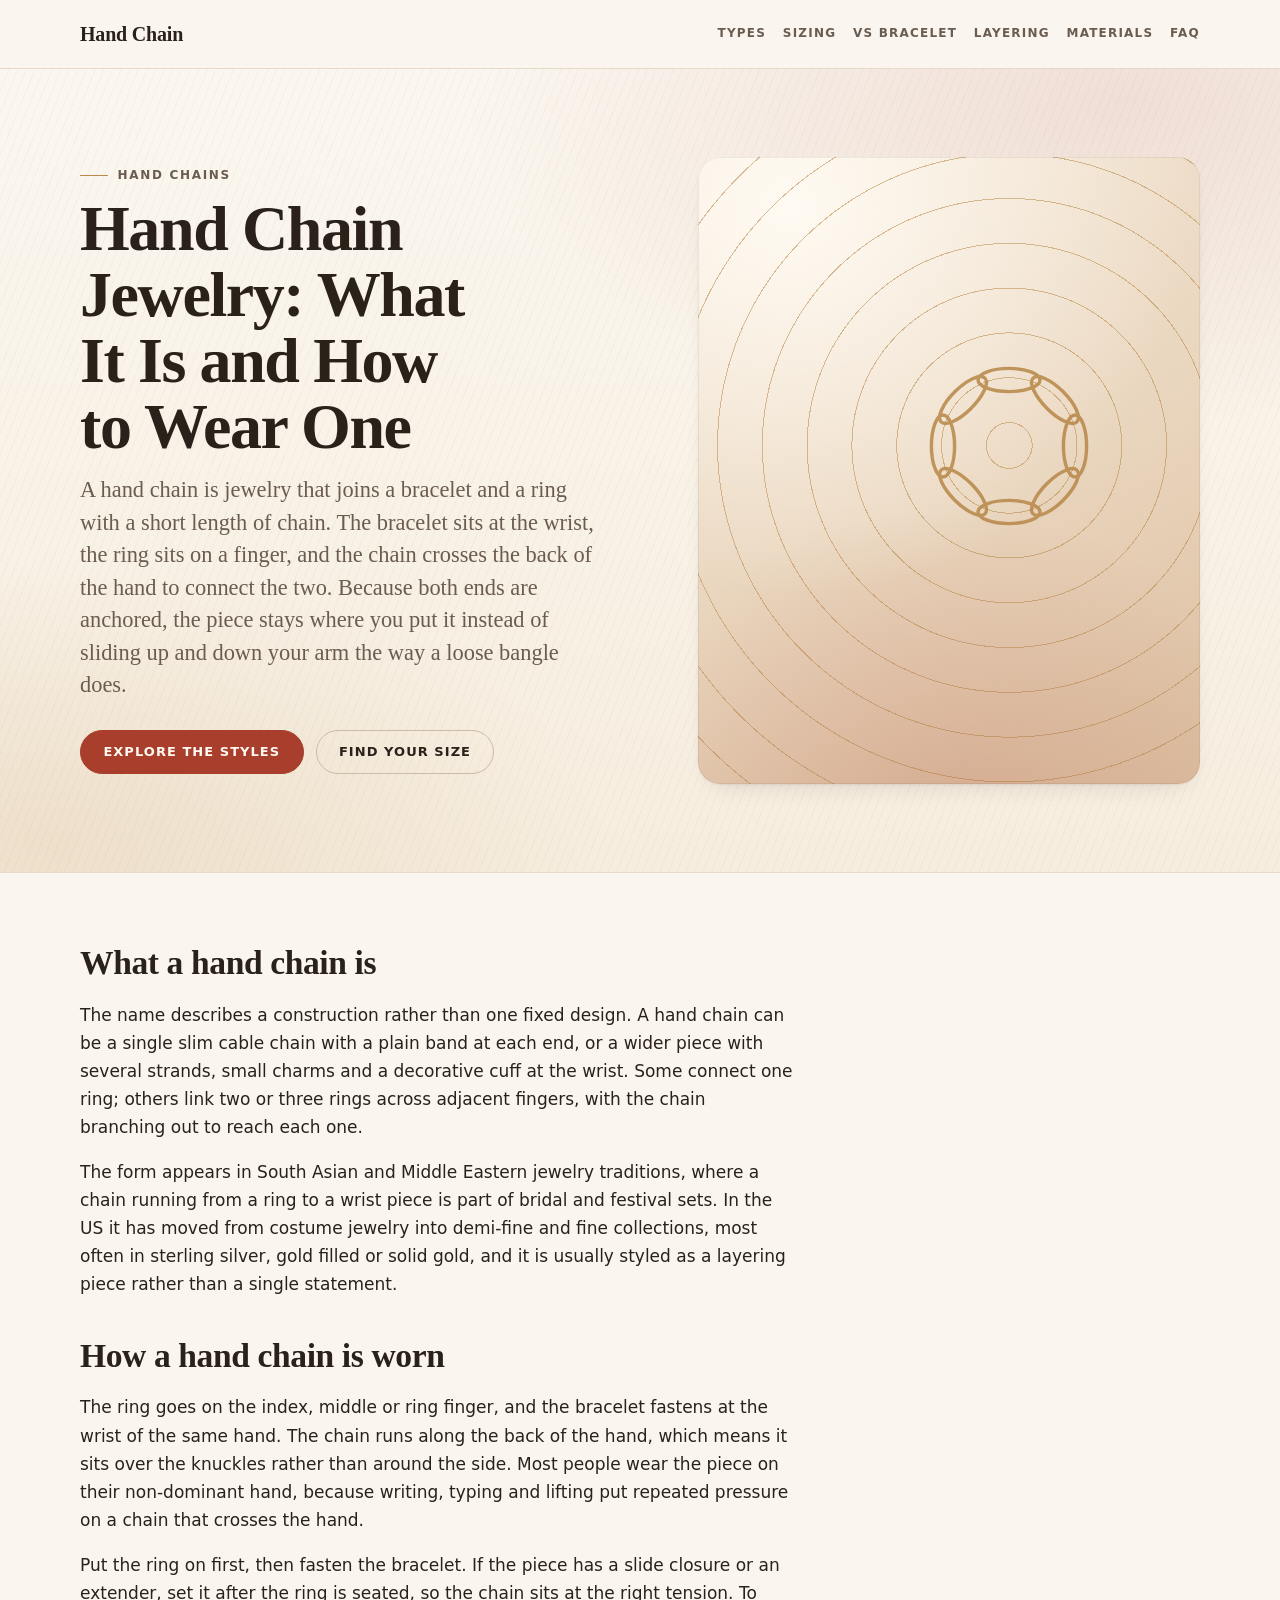
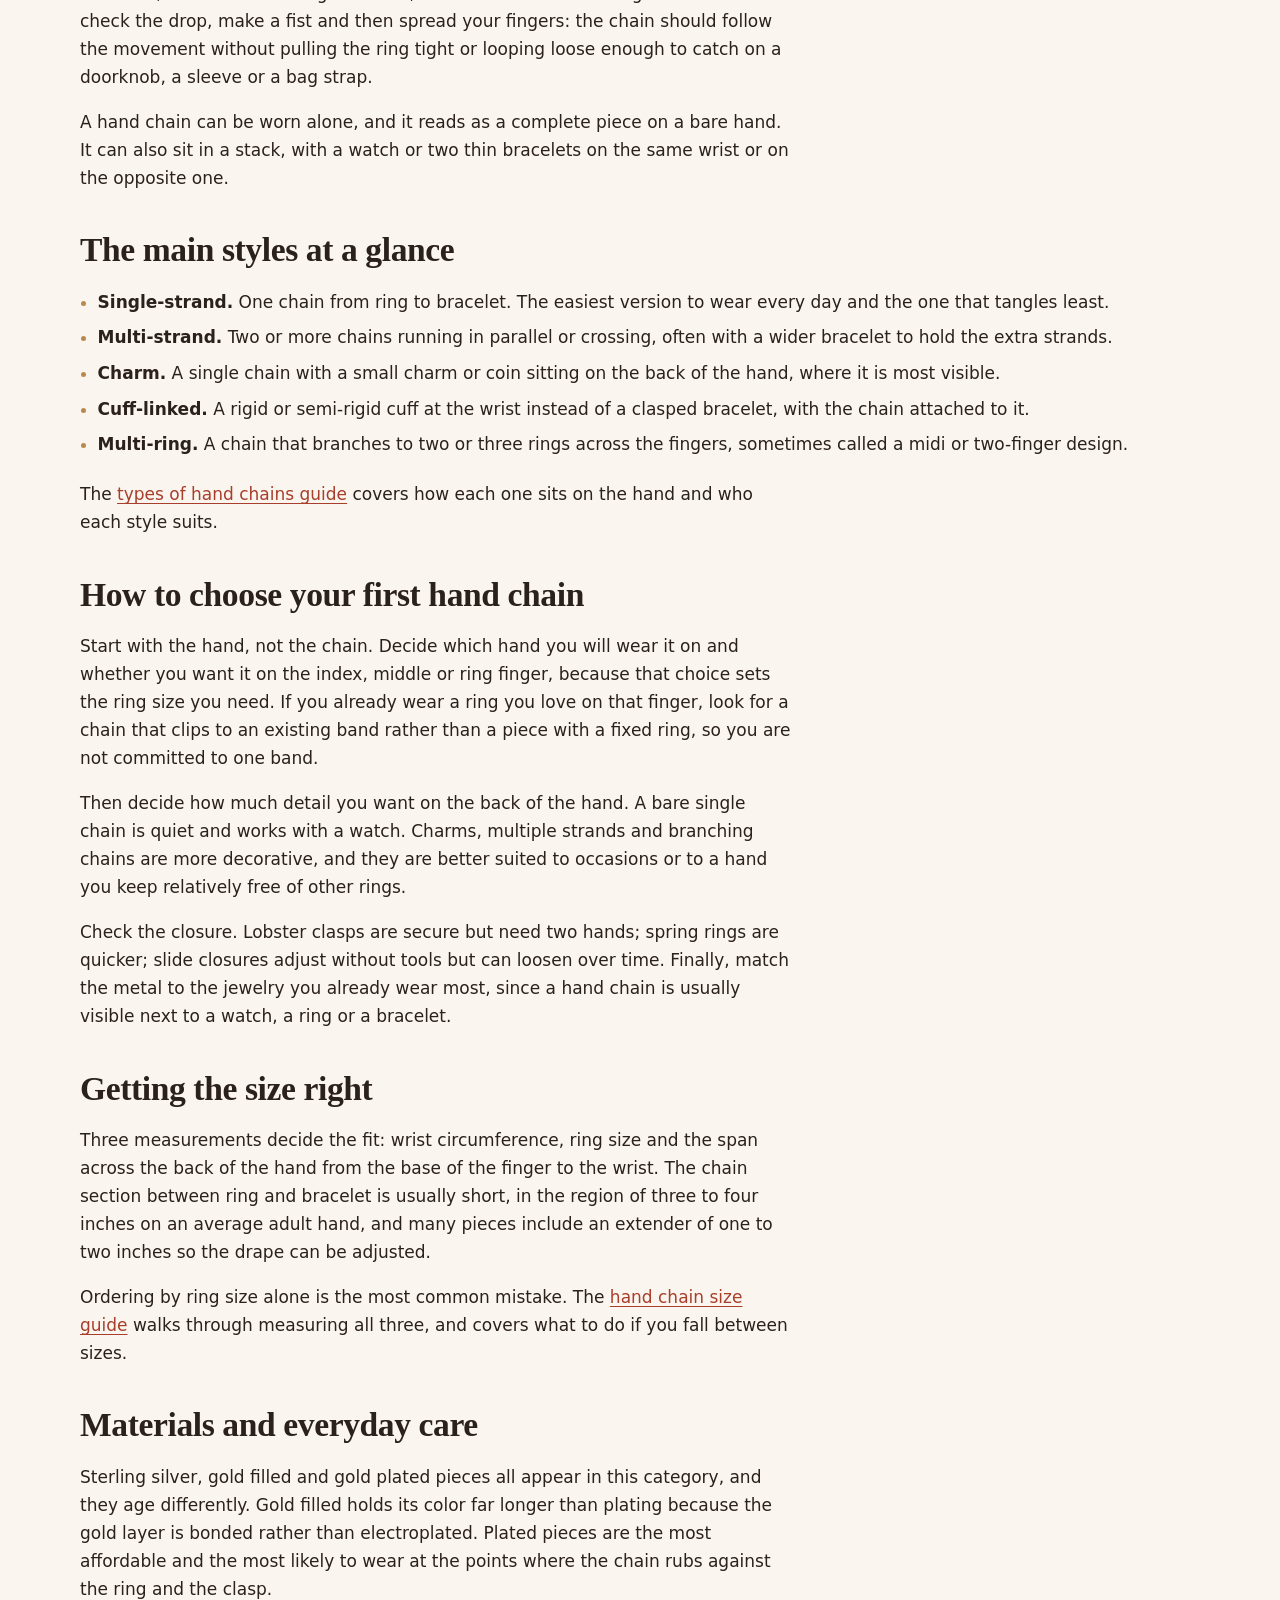
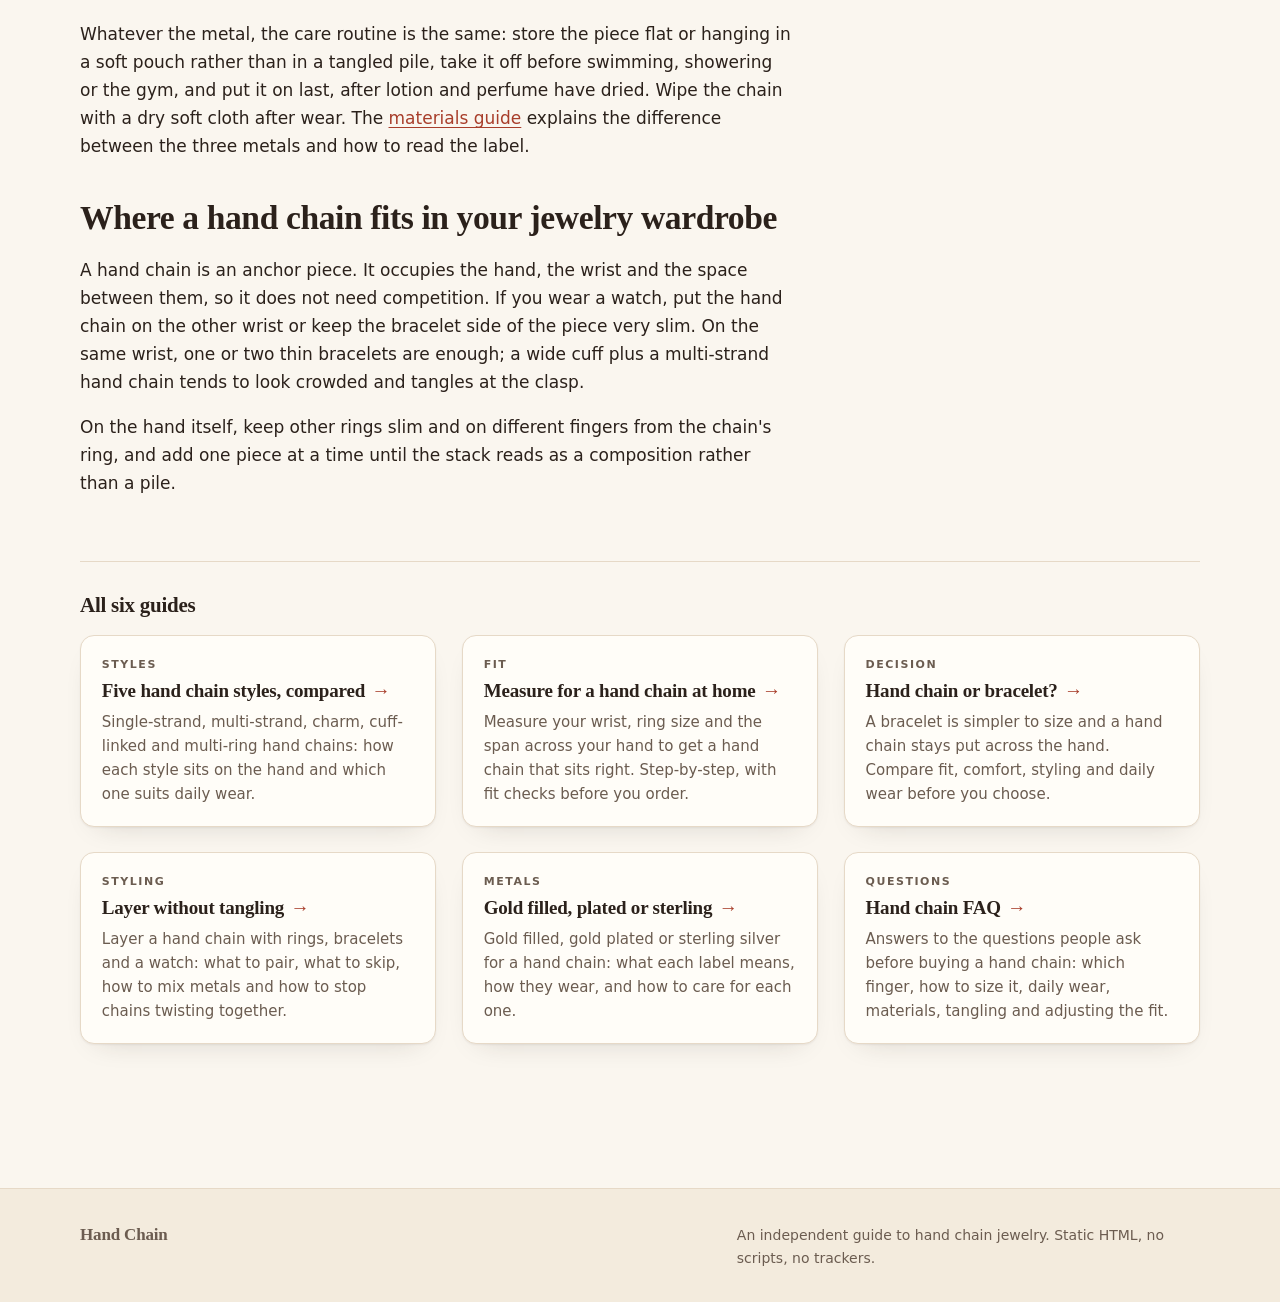
==== index.html @ 295ea0f9 "Add hand-chain static site Seven pages of hand chain jewelry content as plain HTML with one shared s" ====
<!DOCTYPE html>
<html lang="en">
<head>
<meta charset="utf-8">
<meta name="viewport" content="width=device-width,initial-scale=1">
<title>Hand Chain Jewelry: What It Is and How to Wear One</title>
<meta name="description" content="A hand chain links a ring to a bracelet with a fine chain across the back of the hand. Learn how it is worn, the main styles, sizing and care.">
<link rel="canonical" href="https://albertbottos.github.io/hand-chain/">
<meta property="og:type" content="website">
<meta property="og:site_name" content="Hand Chain">
<meta property="og:title" content="Hand Chain Jewelry: What It Is and How to Wear One">
<meta property="og:description" content="A hand chain links a ring to a bracelet with a fine chain across the back of the hand. Learn how it is worn, the main styles, sizing and care.">
<meta property="og:url" content="https://albertbottos.github.io/hand-chain/">
<meta property="og:locale" content="en_US">
<meta name="twitter:card" content="summary">
<link rel="stylesheet" href="style.css">
<script type="application/ld+json">
{
  "@context": "https://schema.org",
  "@type": "Article",
  "headline": "Hand Chain Jewelry: What It Is and How to Wear One",
  "description": "A hand chain links a ring to a bracelet with a fine chain across the back of the hand. Learn how it is worn, the main styles, sizing and care.",
  "inLanguage": "en-US",
  "datePublished": "2026-11-24",
  "author": {
    "@type": "Organization",
    "name": "Editorial Team"
  },
  "url": "https://albertbottos.github.io/hand-chain/",
  "mainEntityOfPage": {
    "@type": "WebPage",
    "@id": "https://albertbottos.github.io/hand-chain/"
  }
}
</script>
</head>
<body>
<a class="skip" href="#main">Skip to content</a>
<header class="site-head">
<div class="wrap">
<a class="brand" href="index.html">Hand&nbsp;Chain</a>
<nav aria-label="Primary">
<ul class="nav"><li><a href="types-of-hand-chains.html">Types</a></li><li><a href="how-to-measure-hand-chain-size.html">Sizing</a></li><li><a href="hand-chain-vs-bracelet.html">vs Bracelet</a></li><li><a href="layering-hand-chains.html">Layering</a></li><li><a href="materials-guide.html">Materials</a></li><li><a href="faq.html">FAQ</a></li></ul>
</nav>
</div>
</header>
<main id="main">
<section class="hero">
<div class="wrap hero__inner">
<div>
<p class="eyebrow">Hand chains</p>
<h1>Hand Chain Jewelry: What It Is and How to Wear One</h1>
<p class="hero__lede">A hand chain is jewelry that joins a bracelet and a ring with a short length of chain. The bracelet sits at the wrist, the ring sits on a finger, and the chain crosses the back of the hand to connect the two. Because both ends are anchored, the piece stays where you put it instead of sliding up and down your arm the way a loose bangle does.</p>
<div class="hero__actions">
<a class="btn btn--primary" href="types-of-hand-chains.html">Explore the styles</a>
<a class="btn btn--ghost" href="how-to-measure-hand-chain-size.html">Find your size</a>
</div>
</div>
<div class="hero__art" role="img" aria-label="Concentric warm rings with a linked chain ornament">
<svg class="hero__ornament" viewBox="0 0 120 120" aria-hidden="true" focusable="false"><defs><ellipse id="k" rx="15.5" ry="5.8" fill="none" stroke="currentColor" stroke-width="1.7"/></defs><g opacity=".92"><use href="#k" transform="translate(60 27)"/><use href="#k" transform="translate(83 37) rotate(45)"/><use href="#k" transform="translate(93 60) rotate(90)"/><use href="#k" transform="translate(83 83) rotate(135)"/><use href="#k" transform="translate(60 93) rotate(180)"/><use href="#k" transform="translate(37 83) rotate(225)"/><use href="#k" transform="translate(27 60) rotate(270)"/><use href="#k" transform="translate(37 37) rotate(315)"/></g></svg>
</div>
</div>
</section>
<div class="wrap page">
<article class="prose">
<section aria-labelledby="what-a-hand-chain-is">
<h2 id="what-a-hand-chain-is">What a hand chain is</h2>
<p>The name describes a construction rather than one fixed design. A hand chain can be a single slim cable chain with a plain band at each end, or a wider piece with several strands, small charms and a decorative cuff at the wrist. Some connect one ring; others link two or three rings across adjacent fingers, with the chain branching out to reach each one.</p>
<p>The form appears in South Asian and Middle Eastern jewelry traditions, where a chain running from a ring to a wrist piece is part of bridal and festival sets. In the US it has moved from costume jewelry into demi-fine and fine collections, most often in sterling silver, gold filled or solid gold, and it is usually styled as a layering piece rather than a single statement.</p>
</section>
<section aria-labelledby="how-a-hand-chain-is-worn">
<h2 id="how-a-hand-chain-is-worn">How a hand chain is worn</h2>
<p>The ring goes on the index, middle or ring finger, and the bracelet fastens at the wrist of the same hand. The chain runs along the back of the hand, which means it sits over the knuckles rather than around the side. Most people wear the piece on their non-dominant hand, because writing, typing and lifting put repeated pressure on a chain that crosses the hand.</p>
<p>Put the ring on first, then fasten the bracelet. If the piece has a slide closure or an extender, set it after the ring is seated, so the chain sits at the right tension. To check the drop, make a fist and then spread your fingers: the chain should follow the movement without pulling the ring tight or looping loose enough to catch on a doorknob, a sleeve or a bag strap.</p>
<p>A hand chain can be worn alone, and it reads as a complete piece on a bare hand. It can also sit in a stack, with a watch or two thin bracelets on the same wrist or on the opposite one.</p>
</section>
<section aria-labelledby="the-main-styles-at-a-glance">
<h2 id="the-main-styles-at-a-glance">The main styles at a glance</h2>
<ul>
<li><strong>Single-strand.</strong> One chain from ring to bracelet. The easiest version to wear every day and the one that tangles least.</li>
<li><strong>Multi-strand.</strong> Two or more chains running in parallel or crossing, often with a wider bracelet to hold the extra strands.</li>
<li><strong>Charm.</strong> A single chain with a small charm or coin sitting on the back of the hand, where it is most visible.</li>
<li><strong>Cuff-linked.</strong> A rigid or semi-rigid cuff at the wrist instead of a clasped bracelet, with the chain attached to it.</li>
<li><strong>Multi-ring.</strong> A chain that branches to two or three rings across the fingers, sometimes called a midi or two-finger design.</li>
</ul>
<p>The <a href="types-of-hand-chains.html">types of hand chains guide</a> covers how each one sits on the hand and who each style suits.</p>
</section>
<section aria-labelledby="how-to-choose-your-first-hand-chain">
<h2 id="how-to-choose-your-first-hand-chain">How to choose your first hand chain</h2>
<p>Start with the hand, not the chain. Decide which hand you will wear it on and whether you want it on the index, middle or ring finger, because that choice sets the ring size you need. If you already wear a ring you love on that finger, look for a chain that clips to an existing band rather than a piece with a fixed ring, so you are not committed to one band.</p>
<p>Then decide how much detail you want on the back of the hand. A bare single chain is quiet and works with a watch. Charms, multiple strands and branching chains are more decorative, and they are better suited to occasions or to a hand you keep relatively free of other rings.</p>
<p>Check the closure. Lobster clasps are secure but need two hands; spring rings are quicker; slide closures adjust without tools but can loosen over time. Finally, match the metal to the jewelry you already wear most, since a hand chain is usually visible next to a watch, a ring or a bracelet.</p>
</section>
<section aria-labelledby="getting-the-size-right">
<h2 id="getting-the-size-right">Getting the size right</h2>
<p>Three measurements decide the fit: wrist circumference, ring size and the span across the back of the hand from the base of the finger to the wrist. The chain section between ring and bracelet is usually short, in the region of three to four inches on an average adult hand, and many pieces include an extender of one to two inches so the drape can be adjusted.</p>
<p>Ordering by ring size alone is the most common mistake. The <a href="how-to-measure-hand-chain-size.html">hand chain size guide</a> walks through measuring all three, and covers what to do if you fall between sizes.</p>
</section>
<section aria-labelledby="materials-and-everyday-care">
<h2 id="materials-and-everyday-care">Materials and everyday care</h2>
<p>Sterling silver, gold filled and gold plated pieces all appear in this category, and they age differently. Gold filled holds its color far longer than plating because the gold layer is bonded rather than electroplated. Plated pieces are the most affordable and the most likely to wear at the points where the chain rubs against the ring and the clasp.</p>
<p>Whatever the metal, the care routine is the same: store the piece flat or hanging in a soft pouch rather than in a tangled pile, take it off before swimming, showering or the gym, and put it on last, after lotion and perfume have dried. Wipe the chain with a dry soft cloth after wear. The <a href="materials-guide.html">materials guide</a> explains the difference between the three metals and how to read the label.</p>
</section>
<section aria-labelledby="where-a-hand-chain-fits-in-your-jewelry-wardrobe">
<h2 id="where-a-hand-chain-fits-in-your-jewelry-wardrobe">Where a hand chain fits in your jewelry wardrobe</h2>
<p>A hand chain is an anchor piece. It occupies the hand, the wrist and the space between them, so it does not need competition. If you wear a watch, put the hand chain on the other wrist or keep the bracelet side of the piece very slim. On the same wrist, one or two thin bracelets are enough; a wide cuff plus a multi-strand hand chain tends to look crowded and tangles at the clasp.</p>
<p>On the hand itself, keep other rings slim and on different fingers from the chain's ring, and add one piece at a time until the stack reads as a composition rather than a pile.</p>
</section>
</article>
<nav class="guides" aria-labelledby="guides-title">
<h2 id="guides-title">All six guides</h2>
<ul class="grid">
<li class="card"><p class="card__kicker">Styles</p><h3><a href="types-of-hand-chains.html">Five hand chain styles, compared</a></h3><p class="card__text">Single-strand, multi-strand, charm, cuff-linked and multi-ring hand chains: how each style sits on the hand and which one suits daily wear.</p></li>
<li class="card"><p class="card__kicker">Fit</p><h3><a href="how-to-measure-hand-chain-size.html">Measure for a hand chain at home</a></h3><p class="card__text">Measure your wrist, ring size and the span across your hand to get a hand chain that sits right. Step-by-step, with fit checks before you order.</p></li>
<li class="card"><p class="card__kicker">Decision</p><h3><a href="hand-chain-vs-bracelet.html">Hand chain or bracelet?</a></h3><p class="card__text">A bracelet is simpler to size and a hand chain stays put across the hand. Compare fit, comfort, styling and daily wear before you choose.</p></li>
<li class="card"><p class="card__kicker">Styling</p><h3><a href="layering-hand-chains.html">Layer without tangling</a></h3><p class="card__text">Layer a hand chain with rings, bracelets and a watch: what to pair, what to skip, how to mix metals and how to stop chains twisting together.</p></li>
<li class="card"><p class="card__kicker">Metals</p><h3><a href="materials-guide.html">Gold filled, plated or sterling</a></h3><p class="card__text">Gold filled, gold plated or sterling silver for a hand chain: what each label means, how they wear, and how to care for each one.</p></li>
<li class="card"><p class="card__kicker">Questions</p><h3><a href="faq.html">Hand chain FAQ</a></h3><p class="card__text">Answers to the questions people ask before buying a hand chain: which finger, how to size it, daily wear, materials, tangling and adjusting the fit.</p></li>
</ul>
</nav>
</div>
</main>
<footer class="site-foot">
<div class="wrap">
<p class="brand">Hand Chain</p>
<p>An independent guide to hand chain jewelry. Static HTML, no scripts, no trackers.</p>
</div>
</footer>
</body>
</html>
---- style.css ----
/* Hand chain — one stylesheet. Tokens from the visual kit (design/tokens.json).
   No web fonts, no image fetches, no JS. System font stacks only. */

:root{
--bg:#FAF6EF;--surface:#FFFDF8;--surface-2:#F3EBDD;--text:#2B211B;--muted:#6B5C50;
--accent:#A83E2B;--accent-hover:#8C3222;--on-accent:#FFF9F2;--line:#E6D9C7;--line-strong:#CDBBA3;--gold:#B98A4B;
--display:Charter,"Iowan Old Style","Palatino Linotype",Palatino,Georgia,"Times New Roman",serif;
--body:system-ui,-apple-system,"Segoe UI",Roboto,"Helvetica Neue",Arial,sans-serif;
--page:70rem;--gutter:clamp(1.25rem,4vw,3rem);--measure:66ch;--lede:46ch;
--radius:14px;--radius-lg:22px;--pill:999px;
--shadow:0 1px 2px rgba(43,33,27,.06),0 12px 28px -18px rgba(43,33,27,.22);
--dur:180ms;--ease:cubic-bezier(.2,.7,.3,1)}

*,*::before,*::after{box-sizing:border-box}
html{-webkit-text-size-adjust:100%}
body{margin:0;background:var(--bg);color:var(--text);font:400 1.0625rem/1.65 var(--body)}
h1,h2,h3{margin:0 0 .6em;font-family:var(--display);font-weight:600;line-height:1.1;letter-spacing:-.015em;text-wrap:balance}
h1{font-size:clamp(2.25rem,1.6rem + 2.6vw,3.25rem)}
h2{font-size:clamp(1.5rem,1.15rem + 1.4vw,2.1rem);letter-spacing:-.012em}
h3{font-size:1.3125rem;letter-spacing:-.01em}
p{margin:0 0 1em;max-width:var(--measure)}
a{color:var(--accent);text-decoration-thickness:1px;text-underline-offset:.18em}
a:hover{color:var(--accent-hover)}
svg{display:block;max-width:100%}
strong,b{font-weight:600}
:focus-visible{outline:2px solid var(--accent);outline-offset:3px;border-radius:2px}
::selection{background:rgba(168,62,43,.18)}
.wrap{width:min(calc(100% - var(--gutter) * 2),var(--page));margin-inline:auto}
.skip{position:absolute;left:-9999px;top:0;z-index:9;padding:.8rem 1.1rem;background:var(--accent);color:var(--on-accent);font-weight:600;text-decoration:none}
.skip:focus{left:0}

/* header + footer chrome */
.site-head{border-bottom:1px solid var(--line)}
.site-head .wrap{display:flex;flex-wrap:wrap;align-items:center;justify-content:space-between;gap:.6rem 1.5rem;padding-block:1.1rem}
.brand{margin:0;font-family:var(--display);font-size:1.25rem;font-weight:600;letter-spacing:-.01em;color:var(--text);text-decoration:none}
a.brand:hover{color:var(--accent)}
.nav{display:flex;flex-wrap:wrap;gap:.3rem 1.05rem;margin:0;padding:0;list-style:none;font-size:.75rem;font-weight:600;letter-spacing:.1em;text-transform:uppercase}
.nav a{color:var(--muted);text-decoration:none}
.nav a:hover,.nav a[aria-current="page"]{color:var(--accent)}
.site-foot{margin-top:clamp(3rem,6vw,4.5rem);border-top:1px solid var(--line);background:var(--surface-2)}
.site-foot .wrap{display:flex;flex-wrap:wrap;align-items:baseline;justify-content:space-between;gap:.6rem 2rem;padding-block:2rem}
.site-foot p{margin:0;max-width:52ch;font-size:.875rem;color:var(--muted)}
.site-foot .brand{font-size:1.0625rem}

/* hero — layered gradients only, no photography, no requests */
.hero{overflow:hidden;border-bottom:1px solid var(--line);background:radial-gradient(90% 70% at 88% 4%,rgba(168,62,43,.13),transparent 58%),radial-gradient(70% 55% at 4% 96%,rgba(185,138,75,.14),transparent 62%),repeating-linear-gradient(112deg,rgba(43,33,27,.032) 0 1px,transparent 1px 8px),linear-gradient(180deg,#FBF7F0,#F6EDDE)}
.hero__inner{display:grid;gap:clamp(2rem,5vw,4rem);align-items:center;padding-block:clamp(3rem,7vw,5.5rem)}
@media (min-width:56rem){.hero__inner{grid-template-columns:1.05fr .95fr}}
.hero h1{font-size:clamp(2.5rem,1.6rem + 3.6vw,4rem);line-height:1.03;letter-spacing:-.022em;margin-bottom:.9rem}
.hero__lede{max-width:var(--lede);margin:0;font-family:var(--display);font-size:clamp(1.15rem,.95rem + .7vw,1.4rem);line-height:1.45;color:var(--muted)}
.hero__actions{display:flex;flex-wrap:wrap;gap:.75rem;margin-top:1.75rem}
.hero__art{position:relative;aspect-ratio:4/5;overflow:hidden;border-radius:var(--radius-lg);box-shadow:inset 0 0 0 1px rgba(43,33,27,.07),var(--shadow);background:repeating-radial-gradient(circle at 62% 46%,transparent 0 1.4rem,rgba(185,138,75,.55) 1.4rem calc(1.4rem + 1px),transparent calc(1.4rem + 1px) 2.8rem),radial-gradient(130% 100% at 18% 8%,#FFFAF2,transparent 62%),linear-gradient(155deg,#F3E6D5,#E9D5BD 55%,#DCBFA1)}
.hero__art::after{content:"";position:absolute;inset:0;background:radial-gradient(120% 90% at 50% 110%,rgba(168,62,43,.2),transparent 60%)}
.hero__ornament{position:absolute;left:62%;top:46%;width:min(52%,15rem);transform:translate(-50%,-50%);color:var(--gold);opacity:.95}

/* buttons */
.btn{display:inline-flex;align-items:center;justify-content:center;min-height:2.75rem;padding:.7rem 1.4rem;border:1px solid var(--line-strong);border-radius:var(--pill);color:var(--text);font:600 .8125rem/1 var(--body);letter-spacing:.08em;text-transform:uppercase;text-decoration:none;transition:background var(--dur) var(--ease),color var(--dur) var(--ease),border-color var(--dur) var(--ease)}
.btn:hover{border-color:var(--text);color:var(--text)}
.btn--primary{border-color:var(--accent);background:var(--accent);color:var(--on-accent)}
.btn--primary:hover{border-color:var(--accent-hover);background:var(--accent-hover);color:var(--on-accent)}
.btn--ghost:hover{background:var(--surface-2)}

/* article pages */
main{display:block}
.page{padding-block:clamp(2.5rem,6vw,4.5rem)}
.page__head{max-width:60ch;margin-bottom:clamp(1.5rem,3vw,2.25rem)}
.eyebrow{display:flex;align-items:center;gap:.6rem;margin:0 0 .8rem;color:var(--muted);font:600 .75rem/1.3 var(--body);letter-spacing:.14em;text-transform:uppercase}
.eyebrow::before{content:"";width:1.75rem;height:1px;background:var(--gold)}
.meta{margin:0;font-size:.875rem;color:var(--muted)}
.prose section + section{margin-top:clamp(1.75rem,3.5vw,2.5rem)}
.prose h2{scroll-margin-top:1rem;margin-bottom:.55em}
.prose ul{margin:0 0 1.3em;padding-left:1.1rem}
.prose li{margin-bottom:.45em}
.prose li::marker{color:var(--gold)}
.prose > :last-child{margin-bottom:0}

/* homepage guide index */
.guides{margin-top:clamp(2.5rem,5vw,4rem);padding-top:clamp(1.5rem,3vw,2rem);border-top:1px solid var(--line)}
.guides h2{font-size:1.3125rem;margin-bottom:1.1rem}
.grid{display:grid;gap:clamp(1rem,2.5vw,1.6rem);margin:0;padding:0;list-style:none;grid-template-columns:repeat(auto-fit,minmax(min(100%,19rem),1fr))}
.card{display:flex;flex-direction:column;padding:1.25rem 1.3rem;border:1px solid var(--line);border-radius:var(--radius);background:var(--surface);box-shadow:var(--shadow);transition:transform var(--dur) var(--ease),border-color var(--dur) var(--ease)}
.card__kicker{margin:0 0 .3rem;font-size:.6875rem;font-weight:600;letter-spacing:.14em;text-transform:uppercase;color:var(--muted)}
.card h3{margin:0 0 .45rem;font-size:1.1875rem;line-height:1.25}
.card__text{margin:0;font-size:.9375rem;line-height:1.6;color:var(--muted)}
.card a{color:var(--text);text-decoration:none}
.card a::after{content:"\2192";margin-left:.4rem;color:var(--accent);display:inline-block;transition:transform var(--dur) var(--ease)}
@media (hover:hover){.card:hover{transform:translateY(-3px);border-color:var(--line-strong)}
.card:hover a{color:var(--accent)}
.card:hover a::after{transform:translateX(3px)}
}
.card:focus-within{border-color:var(--accent)}

@media (prefers-reduced-motion:reduce){*,*::before,*::after{transition-duration:.01ms!important;animation-duration:.01ms!important}}
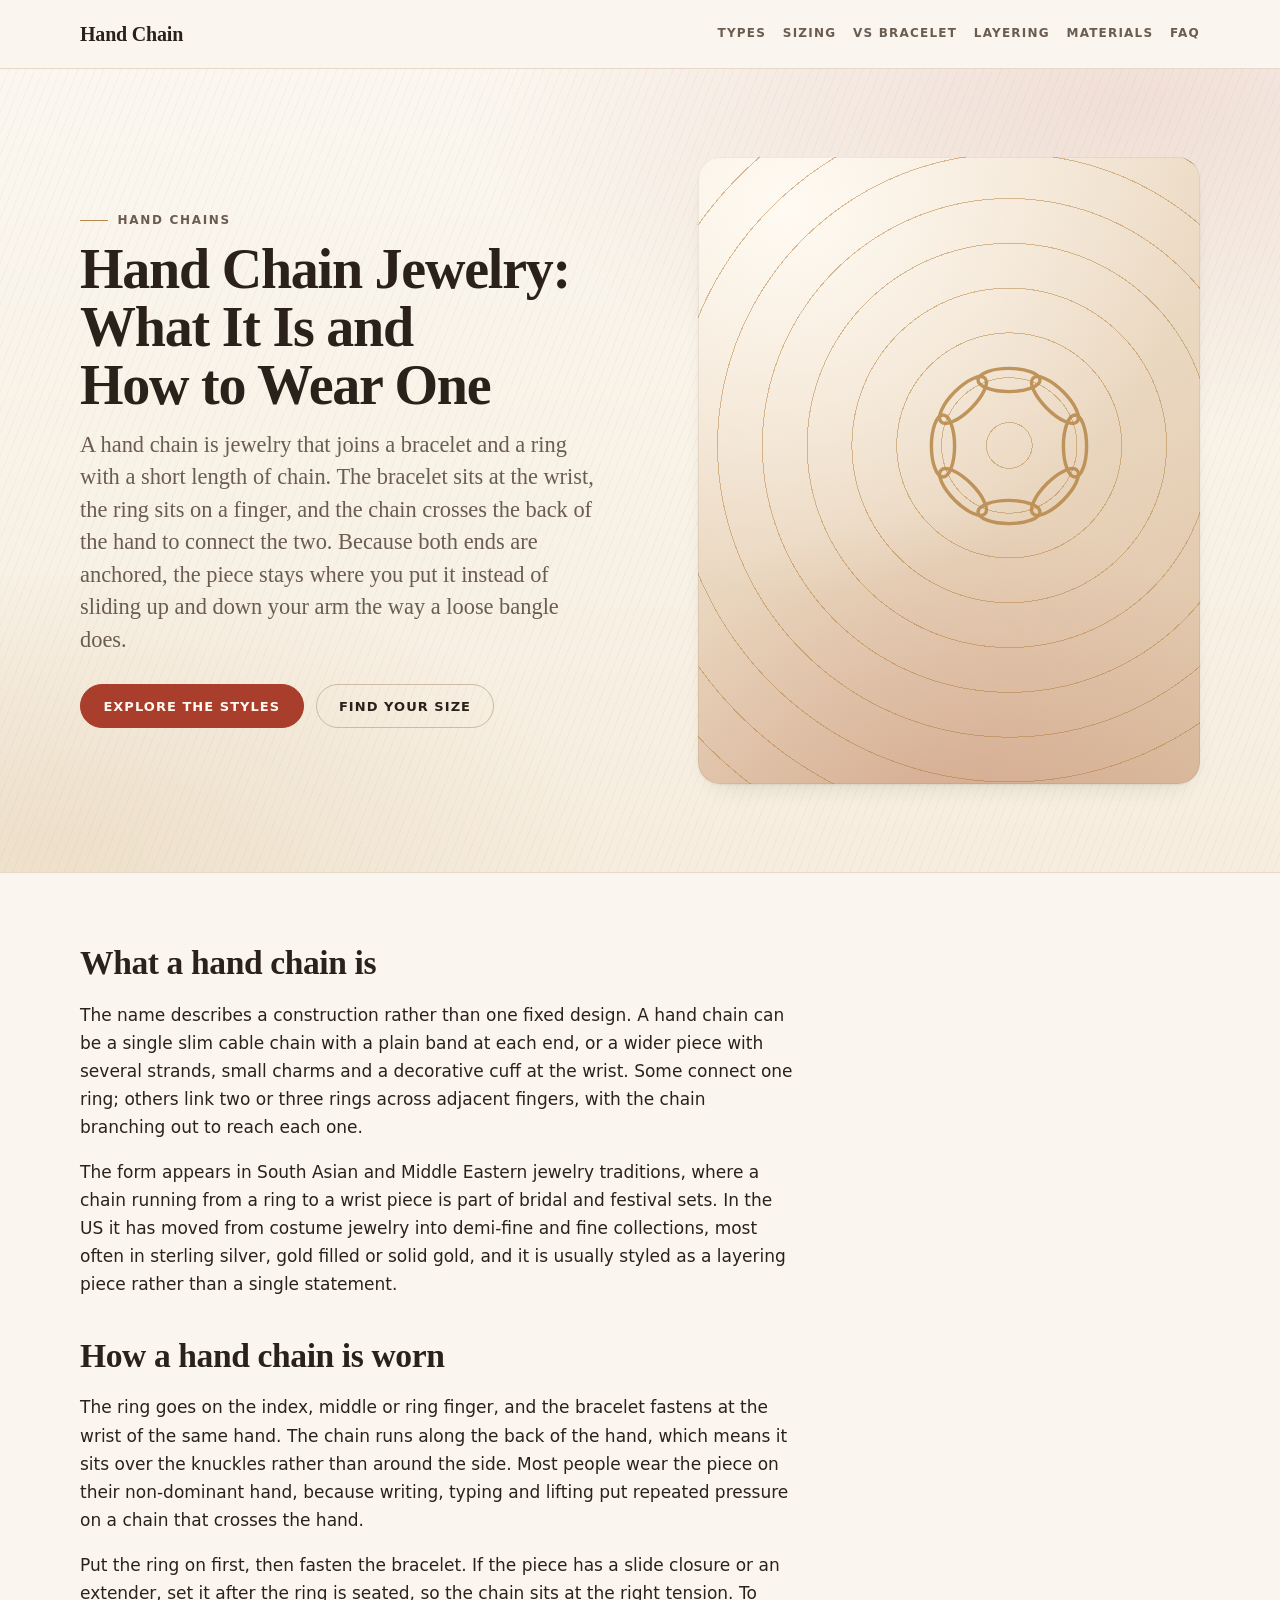
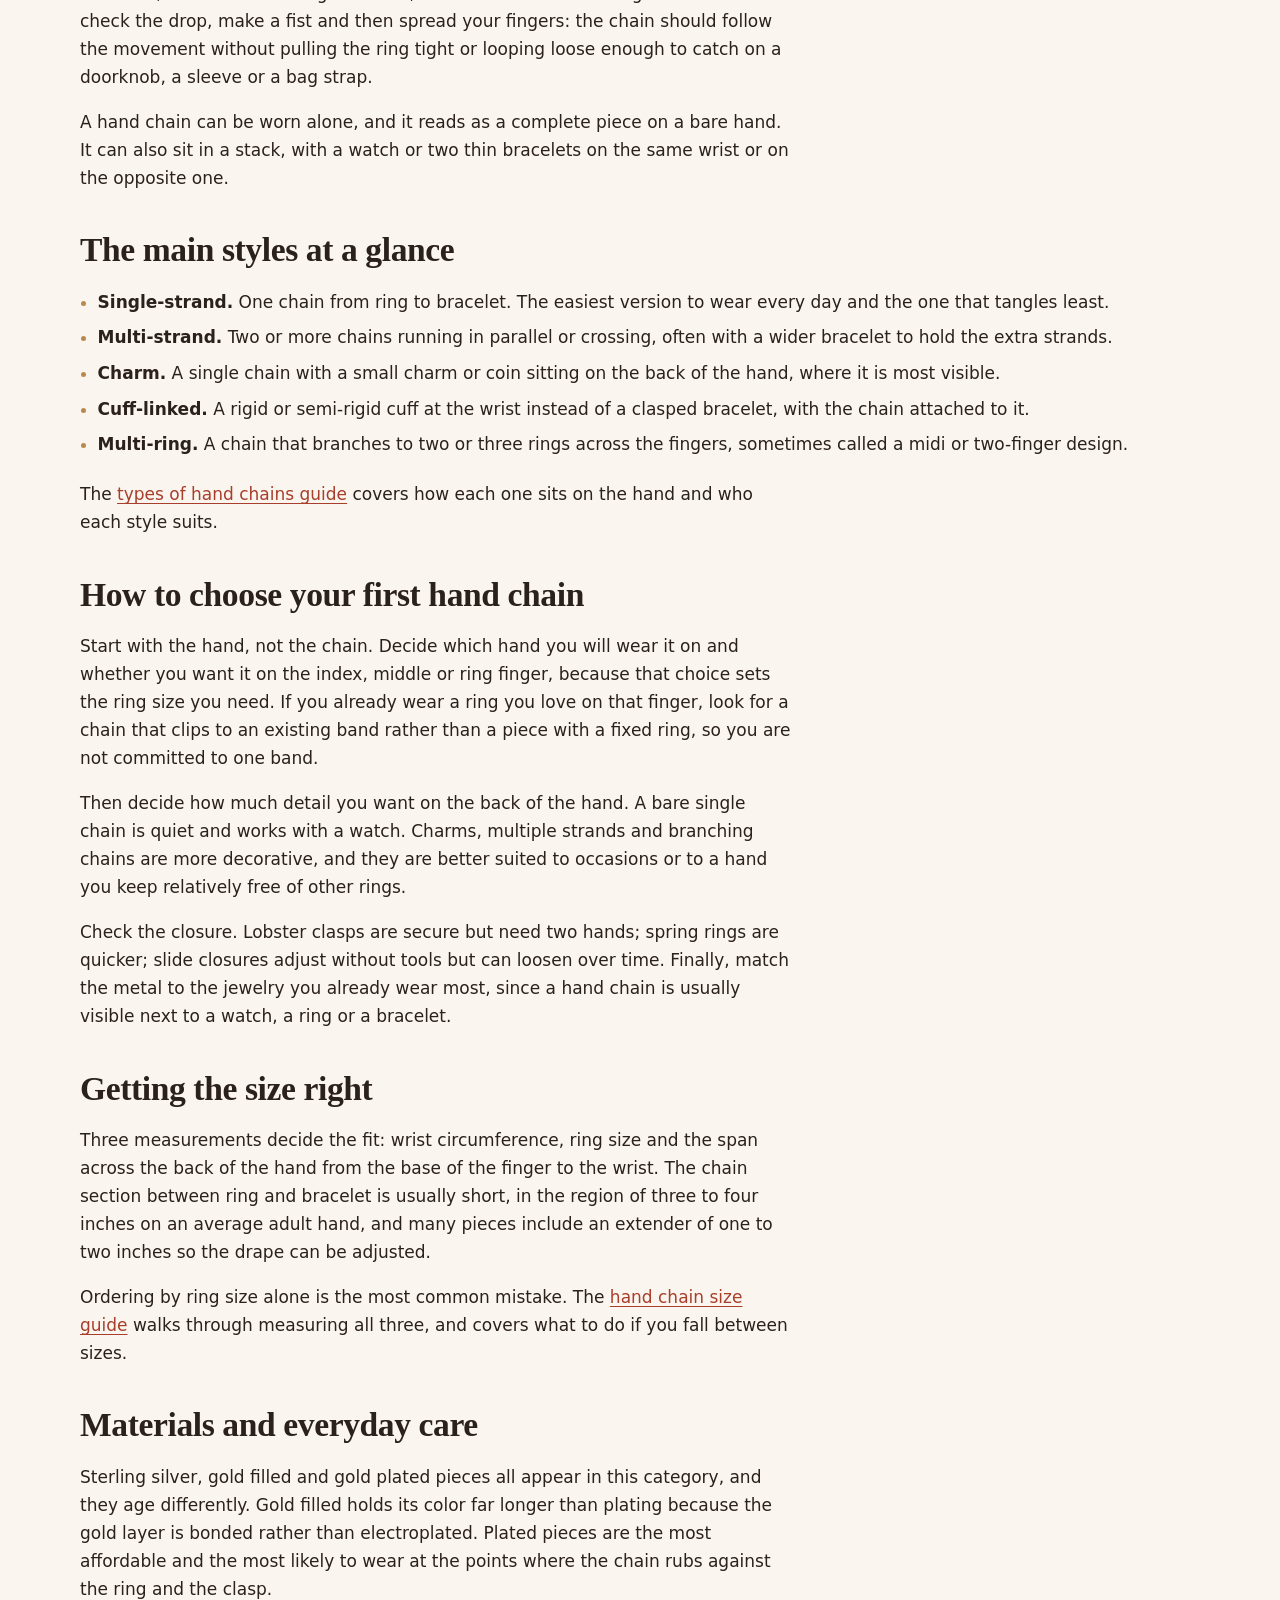
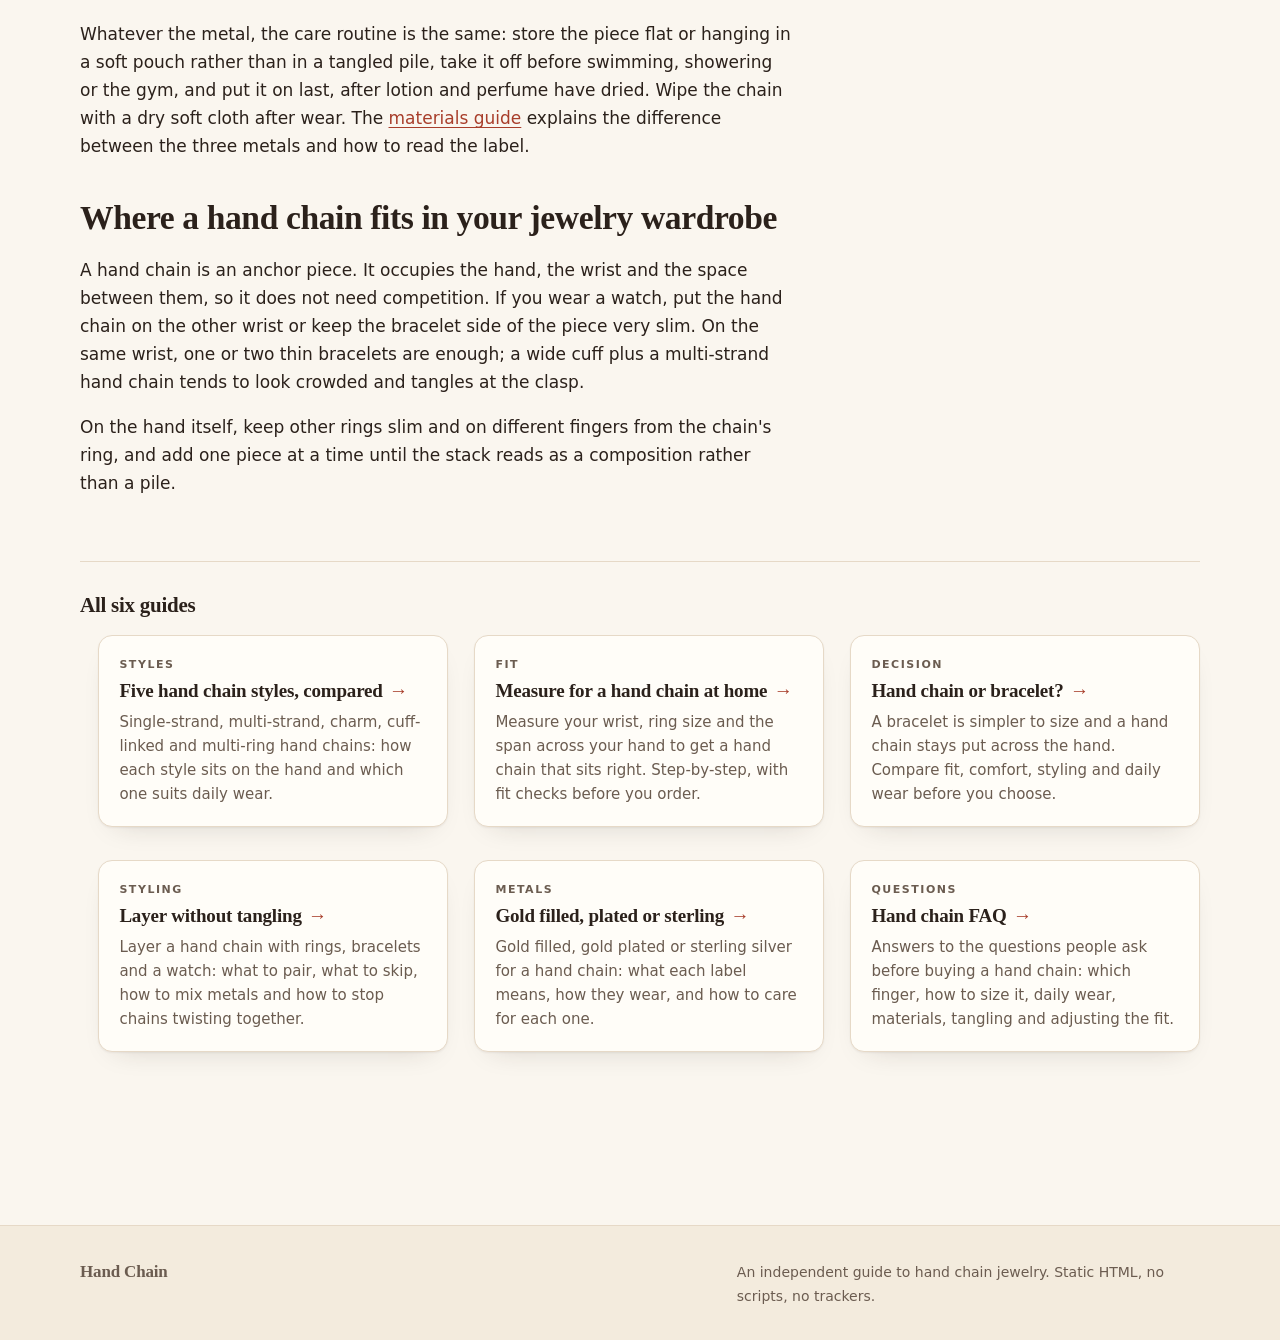
==== commit 3c44229d: "Drop the hero article wrapper and cap the headline at three lines" ====
--- a/index.html
+++ b/index.html
@@ -61,8 +61,7 @@
 </div>
 </div>
 </section>
-<div class="wrap page">
-<article class="prose">
+<div class="wrap page prose">
 <section aria-labelledby="what-a-hand-chain-is">
 <h2 id="what-a-hand-chain-is">What a hand chain is</h2>
 <p>The name describes a construction rather than one fixed design. A hand chain can be a single slim cable chain with a plain band at each end, or a wider piece with several strands, small charms and a decorative cuff at the wrist. Some connect one ring; others link two or three rings across adjacent fingers, with the chain branching out to reach each one.</p>
@@ -106,7 +105,6 @@
 <p>A hand chain is an anchor piece. It occupies the hand, the wrist and the space between them, so it does not need competition. If you wear a watch, put the hand chain on the other wrist or keep the bracelet side of the piece very slim. On the same wrist, one or two thin bracelets are enough; a wide cuff plus a multi-strand hand chain tends to look crowded and tangles at the clasp.</p>
 <p>On the hand itself, keep other rings slim and on different fingers from the chain's ring, and add one piece at a time until the stack reads as a composition rather than a pile.</p>
 </section>
-</article>
 <nav class="guides" aria-labelledby="guides-title">
 <h2 id="guides-title">All six guides</h2>
 <ul class="grid">
--- a/style.css
+++ b/style.css
@@ -46,7 +46,7 @@
 .hero{overflow:hidden;border-bottom:1px solid var(--line);background:radial-gradient(90% 70% at 88% 4%,rgba(168,62,43,.13),transparent 58%),radial-gradient(70% 55% at 4% 96%,rgba(185,138,75,.14),transparent 62%),repeating-linear-gradient(112deg,rgba(43,33,27,.032) 0 1px,transparent 1px 8px),linear-gradient(180deg,#FBF7F0,#F6EDDE)}
 .hero__inner{display:grid;gap:clamp(2rem,5vw,4rem);align-items:center;padding-block:clamp(3rem,7vw,5.5rem)}
 @media (min-width:56rem){.hero__inner{grid-template-columns:1.05fr .95fr}}
-.hero h1{font-size:clamp(2.5rem,1.6rem + 3.6vw,4rem);line-height:1.03;letter-spacing:-.022em;margin-bottom:.9rem}
+.hero h1{font-size:clamp(2.4rem,1.5rem + 3.2vw,3.5rem);line-height:1.03;letter-spacing:-.022em;margin-bottom:.9rem}
 .hero__lede{max-width:var(--lede);margin:0;font-family:var(--display);font-size:clamp(1.15rem,.95rem + .7vw,1.4rem);line-height:1.45;color:var(--muted)}
 .hero__actions{display:flex;flex-wrap:wrap;gap:.75rem;margin-top:1.75rem}
 .hero__art{position:relative;aspect-ratio:4/5;overflow:hidden;border-radius:var(--radius-lg);box-shadow:inset 0 0 0 1px rgba(43,33,27,.07),var(--shadow);background:repeating-radial-gradient(circle at 62% 46%,transparent 0 1.4rem,rgba(185,138,75,.55) 1.4rem calc(1.4rem + 1px),transparent calc(1.4rem + 1px) 2.8rem),radial-gradient(130% 100% at 18% 8%,#FFFAF2,transparent 62%),linear-gradient(155deg,#F3E6D5,#E9D5BD 55%,#DCBFA1)}
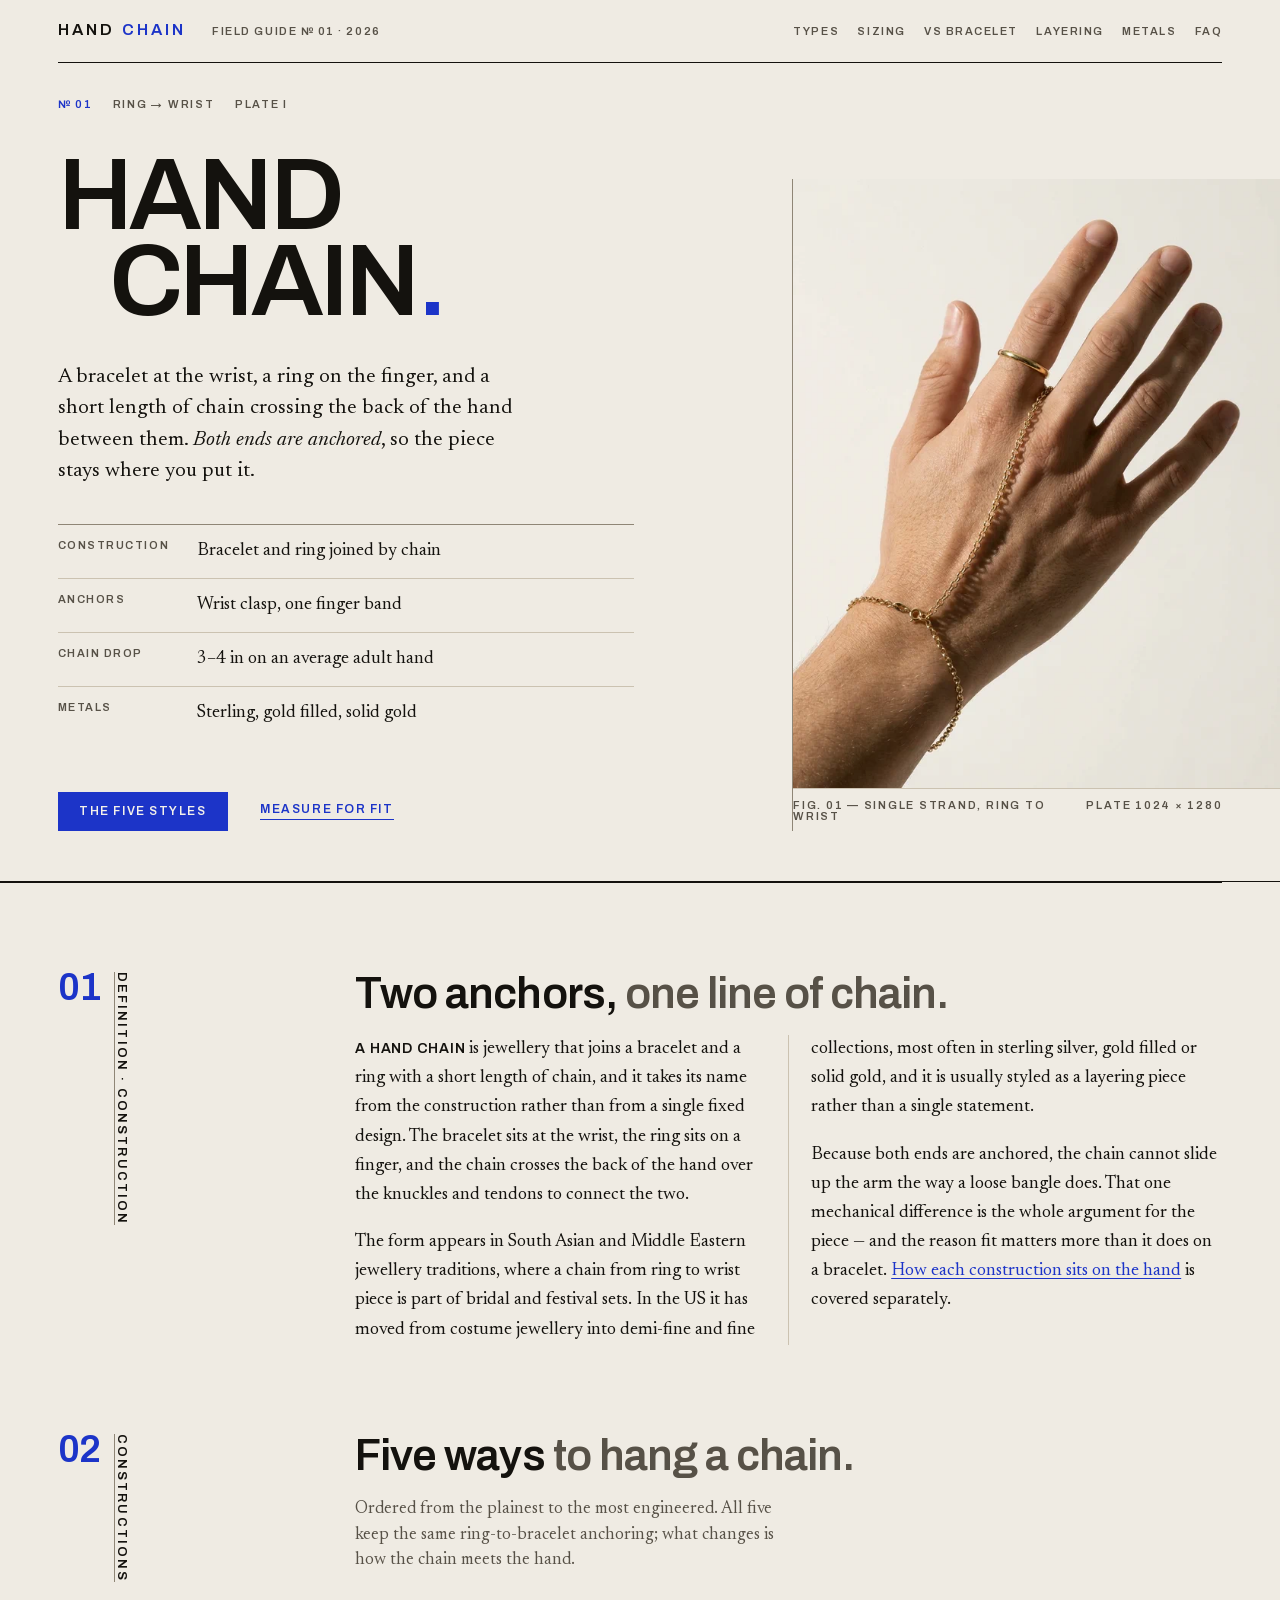
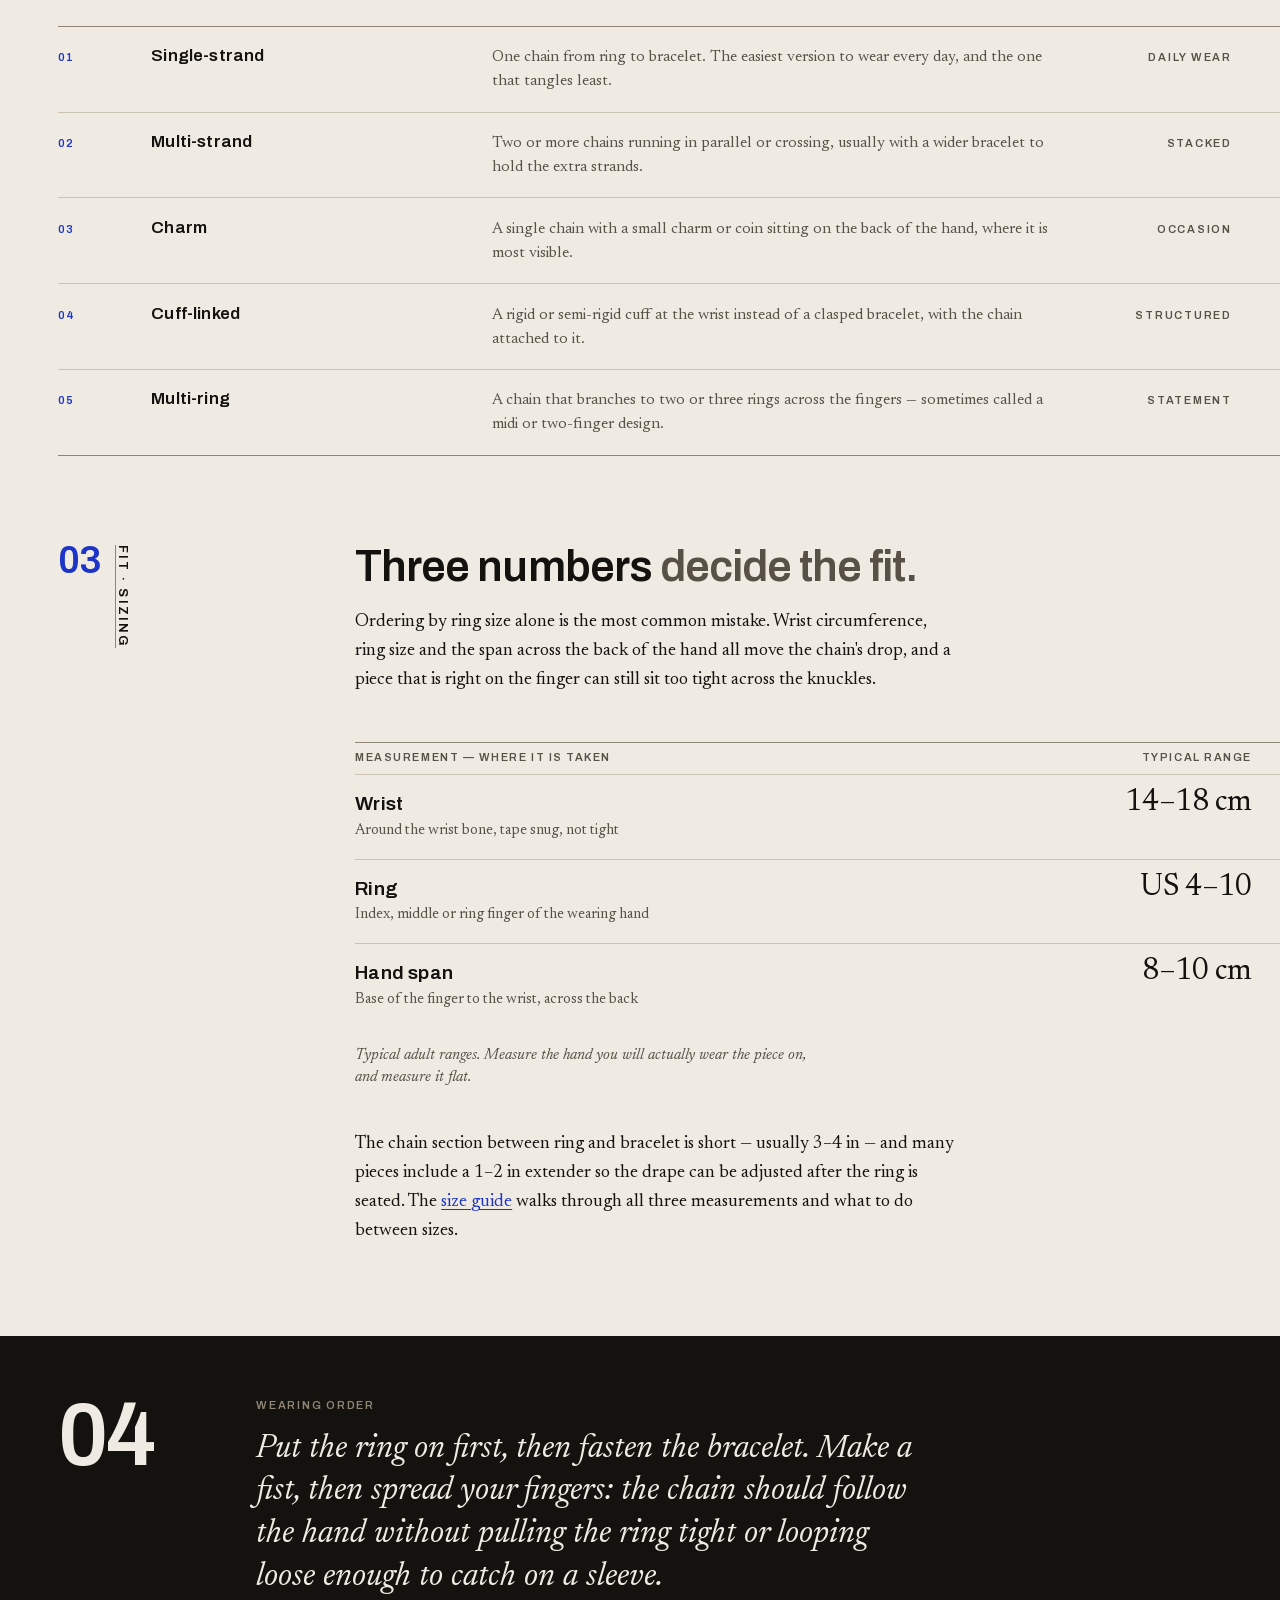
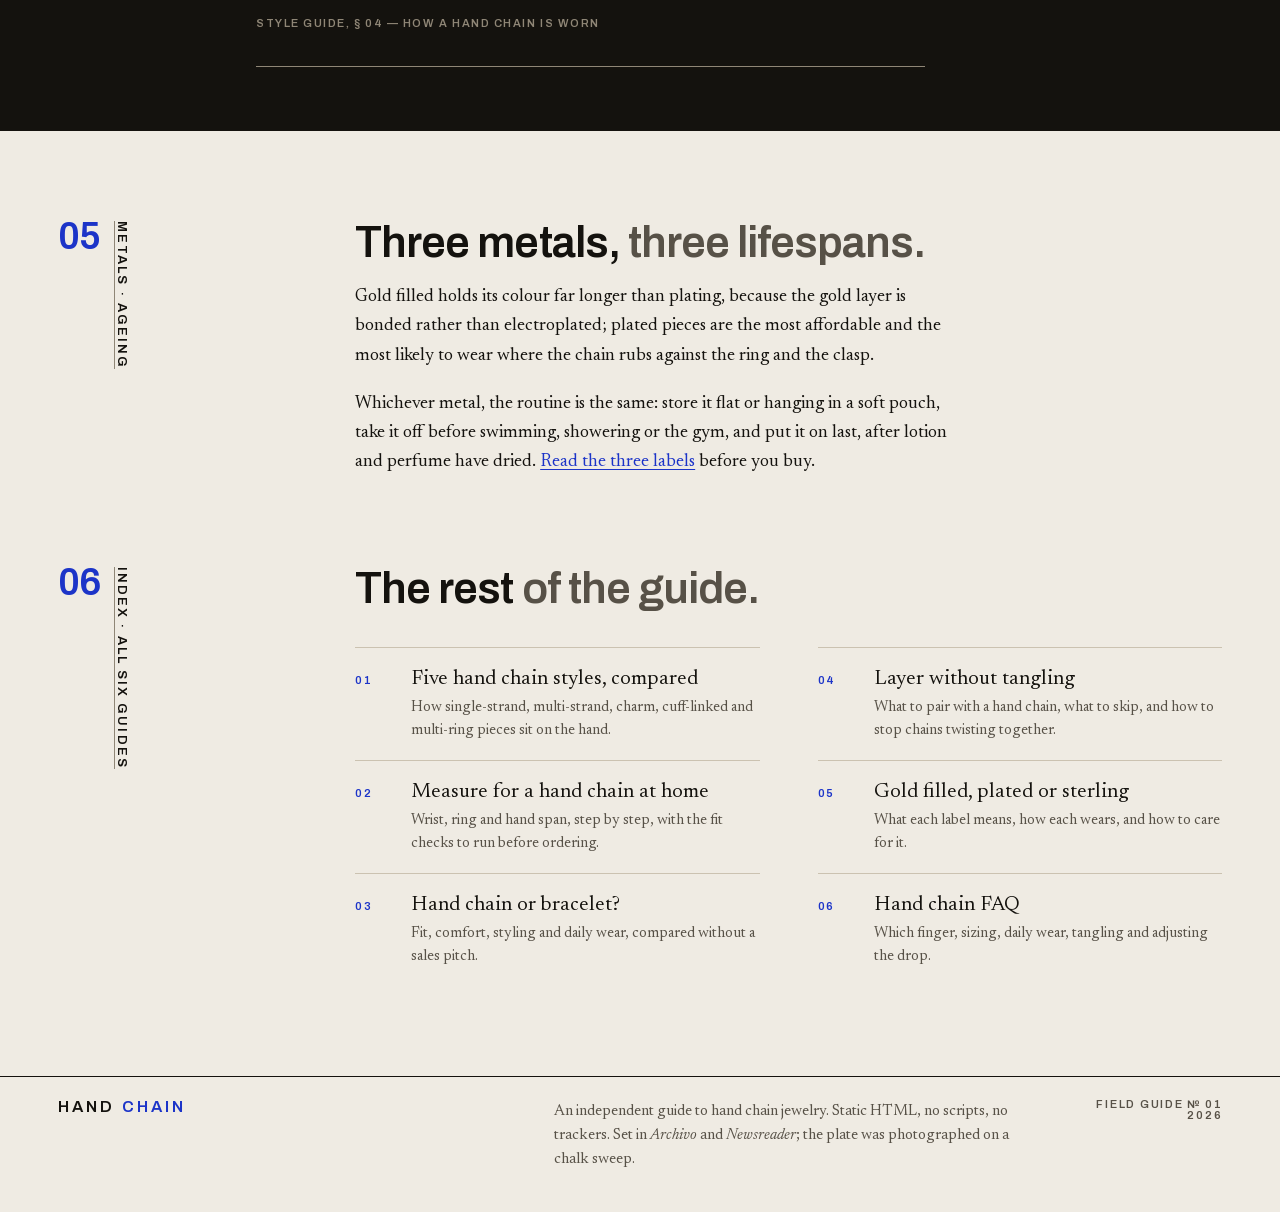
==== commit e6aea796: "Integrate the v2.1 specimen-plate design Rebuilds all seven pages on the v2.1 shell: Archivo 600 + N" ====
--- a/index.html
+++ b/index.html
@@ -3,126 +3,248 @@
 <head>
 <meta charset="utf-8">
 <meta name="viewport" content="width=device-width,initial-scale=1">
-<title>Hand Chain Jewelry: What It Is and How to Wear One</title>
-<meta name="description" content="A hand chain links a ring to a bracelet with a fine chain across the back of the hand. Learn how it is worn, the main styles, sizing and care.">
-<link rel="canonical" href="https://albertbottos.github.io/hand-chain/">
+<title>Hand Chain — What It Is and How to Wear One</title>
+<meta name="description" content="A hand chain links a ring to a bracelet across the back of the hand: the constructions, the three measurements that decide fit, and how it wears.">
+<link rel="canonical" href="https://hand-chain-dev.digitalbuildr.com/">
 <meta property="og:type" content="website">
 <meta property="og:site_name" content="Hand Chain">
-<meta property="og:title" content="Hand Chain Jewelry: What It Is and How to Wear One">
-<meta property="og:description" content="A hand chain links a ring to a bracelet with a fine chain across the back of the hand. Learn how it is worn, the main styles, sizing and care.">
-<meta property="og:url" content="https://albertbottos.github.io/hand-chain/">
+<meta property="og:title" content="Hand Chain — What It Is and How to Wear One">
+<meta property="og:description" content="A hand chain links a ring to a bracelet across the back of the hand: the constructions, the three measurements that decide fit, and how it wears.">
+<meta property="og:url" content="https://hand-chain-dev.digitalbuildr.com/">
+<meta property="og:image" content="https://hand-chain-dev.digitalbuildr.com/img/hand-chain-plate-1024.webp">
+<meta property="og:image:width" content="1024">
+<meta property="og:image:height" content="1280">
+<meta property="og:image:alt" content="A right hand, back of the hand toward the camera, wearing a fine gold chain from a band on the index finger to a thin bracelet at the wrist, on a chalk-white sweep.">
 <meta property="og:locale" content="en_US">
 <meta name="twitter:card" content="summary">
+<link rel="preload" href="fonts/archivo-600-sub.woff2" as="font" type="font/woff2" crossorigin>
+<link rel="preload" href="fonts/newsreader-400-sub.woff2" as="font" type="font/woff2" crossorigin>
+<link rel="preload" href="fonts/newsreader-400i-sub.woff2" as="font" type="font/woff2" crossorigin>
+<link rel="icon" href="data:image/svg+xml,%3Csvg%20xmlns='http://www.w3.org/2000/svg'%20viewBox='0%200%2032%2032'%3E%3Crect%20width='32'%20height='32'%20fill='%23EFEBE3'/%3E%3Ccircle%20cx='16'%20cy='16'%20r='7.5'%20fill='none'%20stroke='%231C34C8'%20stroke-width='3'/%3E%3C/svg%3E">
+<meta name="theme-color" content="#EFEBE3">
 <link rel="stylesheet" href="style.css">
 <script type="application/ld+json">
 {
   "@context": "https://schema.org",
   "@type": "Article",
-  "headline": "Hand Chain Jewelry: What It Is and How to Wear One",
-  "description": "A hand chain links a ring to a bracelet with a fine chain across the back of the hand. Learn how it is worn, the main styles, sizing and care.",
+  "headline": "Hand Chain — What It Is and How to Wear One",
+  "description": "A hand chain links a ring to a bracelet across the back of the hand: the constructions, the three measurements that decide fit, and how it wears.",
   "inLanguage": "en-US",
   "datePublished": "2026-11-24",
   "author": {
     "@type": "Organization",
     "name": "Editorial Team"
   },
-  "url": "https://albertbottos.github.io/hand-chain/",
+  "url": "https://hand-chain-dev.digitalbuildr.com/",
   "mainEntityOfPage": {
     "@type": "WebPage",
-    "@id": "https://albertbottos.github.io/hand-chain/"
+    "@id": "https://hand-chain-dev.digitalbuildr.com/"
+  },
+  "image": {
+    "@type": "ImageObject",
+    "url": "https://hand-chain-dev.digitalbuildr.com/img/hand-chain-plate-1024.webp",
+    "width": 1024,
+    "height": 1280
   }
 }
 </script>
 </head>
 <body>
 <a class="skip" href="#main">Skip to content</a>
-<header class="site-head">
-<div class="wrap">
-<a class="brand" href="index.html">Hand&nbsp;Chain</a>
-<nav aria-label="Primary">
-<ul class="nav"><li><a href="types-of-hand-chains.html">Types</a></li><li><a href="how-to-measure-hand-chain-size.html">Sizing</a></li><li><a href="hand-chain-vs-bracelet.html">vs Bracelet</a></li><li><a href="layering-hand-chains.html">Layering</a></li><li><a href="materials-guide.html">Materials</a></li><li><a href="faq.html">FAQ</a></li></ul>
-</nav>
-</div>
+
+<header class="wrap">
+  <div class="masthead">
+    <a class="brand" href="index.html">Hand<span>&nbsp;Chain</span></a>
+    <p class="masthead__issue">Field guide № 01 · 2026</p>
+    <nav class="masthead__nav" aria-label="Primary">
+      <ul>
+        <li><a href="types-of-hand-chains.html">Types</a></li>
+        <li><a href="how-to-measure-hand-chain-size.html">Sizing</a></li>
+        <li><a href="hand-chain-vs-bracelet.html">vs Bracelet</a></li>
+        <li><a href="layering-hand-chains.html">Layering</a></li>
+        <li><a href="materials-guide.html">Metals</a></li>
+        <li><a href="faq.html">FAQ</a></li>
+      </ul>
+    </nav>
+  </div>
 </header>
+
 <main id="main">
-<section class="hero">
-<div class="wrap hero__inner">
-<div>
-<p class="eyebrow">Hand chains</p>
-<h1>Hand Chain Jewelry: What It Is and How to Wear One</h1>
-<p class="hero__lede">A hand chain is jewelry that joins a bracelet and a ring with a short length of chain. The bracelet sits at the wrist, the ring sits on a finger, and the chain crosses the back of the hand to connect the two. Because both ends are anchored, the piece stays where you put it instead of sliding up and down your arm the way a loose bangle does.</p>
-<div class="hero__actions">
-<a class="btn btn--primary" href="types-of-hand-chains.html">Explore the styles</a>
-<a class="btn btn--ghost" href="how-to-measure-hand-chain-size.html">Find your size</a>
-</div>
-</div>
-<div class="hero__art" role="img" aria-label="Concentric warm rings with a linked chain ornament">
-<svg class="hero__ornament" viewBox="0 0 120 120" aria-hidden="true" focusable="false"><defs><ellipse id="k" rx="15.5" ry="5.8" fill="none" stroke="currentColor" stroke-width="1.7"/></defs><g opacity=".92"><use href="#k" transform="translate(60 27)"/><use href="#k" transform="translate(83 37) rotate(45)"/><use href="#k" transform="translate(93 60) rotate(90)"/><use href="#k" transform="translate(83 83) rotate(135)"/><use href="#k" transform="translate(60 93) rotate(180)"/><use href="#k" transform="translate(37 83) rotate(225)"/><use href="#k" transform="translate(27 60) rotate(270)"/><use href="#k" transform="translate(37 37) rotate(315)"/></g></svg>
-</div>
-</div>
-</section>
-<div class="wrap page prose">
-<section aria-labelledby="what-a-hand-chain-is">
-<h2 id="what-a-hand-chain-is">What a hand chain is</h2>
-<p>The name describes a construction rather than one fixed design. A hand chain can be a single slim cable chain with a plain band at each end, or a wider piece with several strands, small charms and a decorative cuff at the wrist. Some connect one ring; others link two or three rings across adjacent fingers, with the chain branching out to reach each one.</p>
-<p>The form appears in South Asian and Middle Eastern jewelry traditions, where a chain running from a ring to a wrist piece is part of bridal and festival sets. In the US it has moved from costume jewelry into demi-fine and fine collections, most often in sterling silver, gold filled or solid gold, and it is usually styled as a layering piece rather than a single statement.</p>
-</section>
-<section aria-labelledby="how-a-hand-chain-is-worn">
-<h2 id="how-a-hand-chain-is-worn">How a hand chain is worn</h2>
-<p>The ring goes on the index, middle or ring finger, and the bracelet fastens at the wrist of the same hand. The chain runs along the back of the hand, which means it sits over the knuckles rather than around the side. Most people wear the piece on their non-dominant hand, because writing, typing and lifting put repeated pressure on a chain that crosses the hand.</p>
-<p>Put the ring on first, then fasten the bracelet. If the piece has a slide closure or an extender, set it after the ring is seated, so the chain sits at the right tension. To check the drop, make a fist and then spread your fingers: the chain should follow the movement without pulling the ring tight or looping loose enough to catch on a doorknob, a sleeve or a bag strap.</p>
-<p>A hand chain can be worn alone, and it reads as a complete piece on a bare hand. It can also sit in a stack, with a watch or two thin bracelets on the same wrist or on the opposite one.</p>
-</section>
-<section aria-labelledby="the-main-styles-at-a-glance">
-<h2 id="the-main-styles-at-a-glance">The main styles at a glance</h2>
-<ul>
-<li><strong>Single-strand.</strong> One chain from ring to bracelet. The easiest version to wear every day and the one that tangles least.</li>
-<li><strong>Multi-strand.</strong> Two or more chains running in parallel or crossing, often with a wider bracelet to hold the extra strands.</li>
-<li><strong>Charm.</strong> A single chain with a small charm or coin sitting on the back of the hand, where it is most visible.</li>
-<li><strong>Cuff-linked.</strong> A rigid or semi-rigid cuff at the wrist instead of a clasped bracelet, with the chain attached to it.</li>
-<li><strong>Multi-ring.</strong> A chain that branches to two or three rings across the fingers, sometimes called a midi or two-finger design.</li>
-</ul>
-<p>The <a href="types-of-hand-chains.html">types of hand chains guide</a> covers how each one sits on the hand and who each style suits.</p>
-</section>
-<section aria-labelledby="how-to-choose-your-first-hand-chain">
-<h2 id="how-to-choose-your-first-hand-chain">How to choose your first hand chain</h2>
-<p>Start with the hand, not the chain. Decide which hand you will wear it on and whether you want it on the index, middle or ring finger, because that choice sets the ring size you need. If you already wear a ring you love on that finger, look for a chain that clips to an existing band rather than a piece with a fixed ring, so you are not committed to one band.</p>
-<p>Then decide how much detail you want on the back of the hand. A bare single chain is quiet and works with a watch. Charms, multiple strands and branching chains are more decorative, and they are better suited to occasions or to a hand you keep relatively free of other rings.</p>
-<p>Check the closure. Lobster clasps are secure but need two hands; spring rings are quicker; slide closures adjust without tools but can loosen over time. Finally, match the metal to the jewelry you already wear most, since a hand chain is usually visible next to a watch, a ring or a bracelet.</p>
-</section>
-<section aria-labelledby="getting-the-size-right">
-<h2 id="getting-the-size-right">Getting the size right</h2>
-<p>Three measurements decide the fit: wrist circumference, ring size and the span across the back of the hand from the base of the finger to the wrist. The chain section between ring and bracelet is usually short, in the region of three to four inches on an average adult hand, and many pieces include an extender of one to two inches so the drape can be adjusted.</p>
-<p>Ordering by ring size alone is the most common mistake. The <a href="how-to-measure-hand-chain-size.html">hand chain size guide</a> walks through measuring all three, and covers what to do if you fall between sizes.</p>
-</section>
-<section aria-labelledby="materials-and-everyday-care">
-<h2 id="materials-and-everyday-care">Materials and everyday care</h2>
-<p>Sterling silver, gold filled and gold plated pieces all appear in this category, and they age differently. Gold filled holds its color far longer than plating because the gold layer is bonded rather than electroplated. Plated pieces are the most affordable and the most likely to wear at the points where the chain rubs against the ring and the clasp.</p>
-<p>Whatever the metal, the care routine is the same: store the piece flat or hanging in a soft pouch rather than in a tangled pile, take it off before swimming, showering or the gym, and put it on last, after lotion and perfume have dried. Wipe the chain with a dry soft cloth after wear. The <a href="materials-guide.html">materials guide</a> explains the difference between the three metals and how to read the label.</p>
-</section>
-<section aria-labelledby="where-a-hand-chain-fits-in-your-jewelry-wardrobe">
-<h2 id="where-a-hand-chain-fits-in-your-jewelry-wardrobe">Where a hand chain fits in your jewelry wardrobe</h2>
-<p>A hand chain is an anchor piece. It occupies the hand, the wrist and the space between them, so it does not need competition. If you wear a watch, put the hand chain on the other wrist or keep the bracelet side of the piece very slim. On the same wrist, one or two thin bracelets are enough; a wide cuff plus a multi-strand hand chain tends to look crowded and tangles at the clasp.</p>
-<p>On the hand itself, keep other rings slim and on different fingers from the chain's ring, and add one piece at a time until the stack reads as a composition rather than a pile.</p>
-</section>
-<nav class="guides" aria-labelledby="guides-title">
-<h2 id="guides-title">All six guides</h2>
-<ul class="grid">
-<li class="card"><p class="card__kicker">Styles</p><h3><a href="types-of-hand-chains.html">Five hand chain styles, compared</a></h3><p class="card__text">Single-strand, multi-strand, charm, cuff-linked and multi-ring hand chains: how each style sits on the hand and which one suits daily wear.</p></li>
-<li class="card"><p class="card__kicker">Fit</p><h3><a href="how-to-measure-hand-chain-size.html">Measure for a hand chain at home</a></h3><p class="card__text">Measure your wrist, ring size and the span across your hand to get a hand chain that sits right. Step-by-step, with fit checks before you order.</p></li>
-<li class="card"><p class="card__kicker">Decision</p><h3><a href="hand-chain-vs-bracelet.html">Hand chain or bracelet?</a></h3><p class="card__text">A bracelet is simpler to size and a hand chain stays put across the hand. Compare fit, comfort, styling and daily wear before you choose.</p></li>
-<li class="card"><p class="card__kicker">Styling</p><h3><a href="layering-hand-chains.html">Layer without tangling</a></h3><p class="card__text">Layer a hand chain with rings, bracelets and a watch: what to pair, what to skip, how to mix metals and how to stop chains twisting together.</p></li>
-<li class="card"><p class="card__kicker">Metals</p><h3><a href="materials-guide.html">Gold filled, plated or sterling</a></h3><p class="card__text">Gold filled, gold plated or sterling silver for a hand chain: what each label means, how they wear, and how to care for each one.</p></li>
-<li class="card"><p class="card__kicker">Questions</p><h3><a href="faq.html">Hand chain FAQ</a></h3><p class="card__text">Answers to the questions people ask before buying a hand chain: which finger, how to size it, daily wear, materials, tangling and adjusting the fit.</p></li>
-</ul>
-</nav>
-</div>
+  <!-- DEVICE 1 oversized display type + DEVICE 2 asymmetry/off-grid + DEVICE 6 image bleed -->
+  <section class="wrap hero" aria-labelledby="h1">
+    <div class="grid">
+      <div class="hero__copy">
+        <p class="hero__meta u-label"><b>№ 01</b> <span>Ring &rarr; wrist</span> <span>Plate I</span></p>
+        <h1 class="hero__title" id="h1">Hand<span>chain<em>.</em></span></h1>
+        <p class="hero__lede">A bracelet at the wrist, a ring on the finger, and a short length of chain crossing the back of the hand between them. <em>Both ends are anchored</em>, so the piece stays where you put it.</p>
+      </div>
+
+      <figure class="hero__plate">
+        <img src="img/hand-chain-plate-1024.webp"
+             srcset="img/hand-chain-plate-640.webp 640w, img/hand-chain-plate-1024.webp 1024w"
+             sizes="(max-width: 60rem) 100vw, 40vw"
+             width="1024" height="1280"
+             fetchpriority="high" decoding="async"
+             alt="A right hand, back of the hand toward the camera and palm down, wearing a fine gold chain that runs from a slim band on the index finger, across the back of the hand, to a thin bracelet clasped on the wrist. Raking side light, chalk-white sweep.">
+        <figcaption class="u-label"><span>Fig. 01 — single strand, ring to wrist</span><span>Plate 1024 × 1280</span></figcaption>
+      </figure>
+
+      <div class="hero__foot">
+        <dl class="spec">
+          <dt>Construction</dt><dd>Bracelet and ring joined by chain</dd>
+          <dt>Anchors</dt><dd>Wrist clasp, one finger band</dd>
+          <dt>Chain drop</dt><dd class="u-num">3&ndash;4 in on an average adult hand</dd>
+          <dt>Metals</dt><dd>Sterling, gold filled, solid gold</dd>
+        </dl>
+        <p class="actions">
+          <a class="btn" href="types-of-hand-chains.html">The five styles</a>
+          <a class="link" href="how-to-measure-hand-chain-size.html">Measure for fit</a>
+        </p>
+      </div>
+    </div>
+  </section>
+
+  <!-- DEVICE 3 hairline rule overhanging the measure -->
+  <div class="wrap"><hr class="rule rule--overhang"></div>
+
+  <!-- DEVICE 4 margin folio + DEVICE 5 numeral marker -->
+  <section class="wrap section" aria-labelledby="what">
+    <div class="grid">
+      <div class="section__rail">
+        <span class="section__num u-num" aria-hidden="true">01</span>
+        <a class="folio u-label" href="#what">Definition · construction</a>
+      </div>
+      <div class="section__body section__body--cols">
+        <h2 class="h2" id="what">Two anchors, <em>one line of chain.</em></h2>
+        <div class="prose prose--cols">
+          <p><span class="runin">A hand chain</span> is jewellery that joins a bracelet and a ring with a short length of chain, and it takes its name from the construction rather than from a single fixed design. The bracelet sits at the wrist, the ring sits on a finger, and the chain crosses the back of the hand over the knuckles and tendons to connect the two.</p>
+          <p>The form appears in South Asian and Middle Eastern jewellery traditions, where a chain from ring to wrist piece is part of bridal and festival sets. In the US it has moved from costume jewellery into demi-fine and fine collections, most often in sterling silver, gold filled or solid gold, and it is usually styled as a layering piece rather than a single statement.</p>
+          <p>Because both ends are anchored, the chain cannot slide up the arm the way a loose bangle does. That one mechanical difference is the whole argument for the piece &mdash; and the reason fit matters more than it does on a bracelet. <a href="types-of-hand-chains.html">How each construction sits on the hand</a> is covered separately.</p>
+        </div>
+      </div>
+    </div>
+  </section>
+
+  <!-- RHYTHM: full-width numbered rows, rules overhanging to the viewport edge -->
+  <section class="wrap section section--rows" aria-labelledby="styles">
+    <div class="grid">
+      <div class="section__rail">
+        <span class="section__num u-num" aria-hidden="true">02</span>
+        <a class="folio u-label" href="#styles">Constructions</a>
+      </div>
+      <div class="section__body">
+        <h2 class="h2" id="styles">Five ways <em>to hang a chain.</em></h2>
+        <p class="deck">Ordered from the plainest to the most engineered. All five keep the same ring-to-bracelet anchoring; what changes is how the chain meets the hand.</p>
+      </div>
+    </div>
+    <ol class="styles">
+      <li><span class="styles__num u-label u-num">01</span><h3>Single-strand</h3><p>One chain from ring to bracelet. The easiest version to wear every day, and the one that tangles least.</p><span class="tag u-label">Daily wear</span></li>
+      <li><span class="styles__num u-label u-num">02</span><h3>Multi-strand</h3><p>Two or more chains running in parallel or crossing, usually with a wider bracelet to hold the extra strands.</p><span class="tag u-label">Stacked</span></li>
+      <li><span class="styles__num u-label u-num">03</span><h3>Charm</h3><p>A single chain with a small charm or coin sitting on the back of the hand, where it is most visible.</p><span class="tag u-label">Occasion</span></li>
+      <li><span class="styles__num u-label u-num">04</span><h3>Cuff-linked</h3><p>A rigid or semi-rigid cuff at the wrist instead of a clasped bracelet, with the chain attached to it.</p><span class="tag u-label">Structured</span></li>
+      <li><span class="styles__num u-label u-num">05</span><h3>Multi-ring</h3><p>A chain that branches to two or three rings across the fingers &mdash; sometimes called a midi or two-finger design.</p><span class="tag u-label">Statement</span></li>
+    </ol>
+  </section>
+
+  <!-- RHYTHM: two-column data table, rules and range column bleeding past the right page edge -->
+  <section class="wrap section section--fit" aria-labelledby="fit">
+    <div class="grid">
+      <div class="section__rail">
+        <span class="section__num u-num" aria-hidden="true">03</span>
+        <a class="folio u-label" href="#fit">Fit · sizing</a>
+      </div>
+      <div class="section__body">
+        <h2 class="h2" id="fit">Three numbers <em>decide the fit.</em></h2>
+        <div class="prose">
+          <p>Ordering by ring size alone is the most common mistake. Wrist circumference, ring size and the span across the back of the hand all move the chain's drop, and a piece that is right on the finger can still sit too tight across the knuckles.</p>
+        </div>
+      </div>
+    </div>
+
+    <div class="grid">
+      <div class="fit-bleed">
+        <table class="fit">
+          <caption>Typical adult ranges. Measure the hand you will actually wear the piece on, and measure it flat.</caption>
+          <thead>
+            <tr><th scope="col">Measurement &mdash; where it is taken</th><th scope="col">Typical range</th></tr>
+          </thead>
+          <tbody>
+            <tr><th scope="row"><span class="fit__name">Wrist</span><span class="fit__where">Around the wrist bone, tape snug, not tight</span></th><td class="u-num fit__val">14&ndash;18 cm</td></tr>
+            <tr><th scope="row"><span class="fit__name">Ring</span><span class="fit__where">Index, middle or ring finger of the wearing hand</span></th><td class="u-num fit__val">US 4&ndash;10</td></tr>
+            <tr><th scope="row"><span class="fit__name">Hand span</span><span class="fit__where">Base of the finger to the wrist, across the back</span></th><td class="u-num fit__val">8&ndash;10 cm</td></tr>
+          </tbody>
+        </table>
+      </div>
+    </div>
+
+    <div class="grid">
+      <div class="fit__note">
+        <p>The chain section between ring and bracelet is short &mdash; usually <span class="u-num">3&ndash;4 in</span> &mdash; and many pieces include a <span class="u-num">1&ndash;2 in</span> extender so the drape can be adjusted after the ring is seated. The <a href="how-to-measure-hand-chain-size.html">size guide</a> walks through all three measurements and what to do between sizes.</p>
+      </div>
+    </div>
+  </section>
+
+  <!-- DEVICE 7 grid break: dark band, heading starts at column 3 -->
+  <section class="band" aria-labelledby="wear">
+    <div class="wrap">
+      <div class="grid">
+        <span class="band__num u-num" aria-hidden="true">04</span>
+        <div class="band__body">
+          <h2 class="u-label band__kicker" id="wear">Wearing order</h2>
+          <blockquote>
+            <p>Put the ring on first, then fasten the bracelet. Make a fist, then spread your fingers: the chain should follow the hand without pulling the ring tight or looping loose enough to catch on a sleeve.</p>
+            <cite>Style guide, § 04 — how a hand chain is worn</cite>
+          </blockquote>
+          <hr class="rule rule--accent">
+        </div>
+      </div>
+    </div>
+  </section>
+
+  <section class="wrap section" aria-labelledby="metals">
+    <div class="grid">
+      <div class="section__rail">
+        <span class="section__num u-num" aria-hidden="true">05</span>
+        <a class="folio u-label" href="#metals">Metals · ageing</a>
+      </div>
+      <div class="section__body">
+        <h2 class="h2" id="metals">Three metals, <em>three lifespans.</em></h2>
+        <div class="prose">
+          <p>Gold filled holds its colour far longer than plating, because the gold layer is bonded rather than electroplated; plated pieces are the most affordable and the most likely to wear where the chain rubs against the ring and the clasp.</p>
+          <p>Whichever metal, the routine is the same: store it flat or hanging in a soft pouch, take it off before swimming, showering or the gym, and put it on last, after lotion and perfume have dried. <a href="materials-guide.html">Read the three labels</a> before you buy.</p>
+        </div>
+      </div>
+    </div>
+  </section>
+
+  <!-- RHYTHM: two-column index, six guides set three-and-three -->
+  <section class="wrap section section--index" aria-labelledby="guides">
+    <div class="grid">
+      <div class="section__rail">
+        <span class="section__num u-num" aria-hidden="true">06</span>
+        <a class="folio u-label" href="#guides">Index · all six guides</a>
+      </div>
+      <div class="section__body section__body--wide">
+        <h2 class="h2" id="guides">The rest <em>of the guide.</em></h2>
+        <ol class="index">
+          <li><a href="types-of-hand-chains.html"><span class="index__num u-label u-num">01</span><span class="index__text"><span class="index__title">Five hand chain styles, compared</span><span class="index__gist">How single-strand, multi-strand, charm, cuff-linked and multi-ring pieces sit on the hand.</span></span></a></li>
+          <li><a href="how-to-measure-hand-chain-size.html"><span class="index__num u-label u-num">02</span><span class="index__text"><span class="index__title">Measure for a hand chain at home</span><span class="index__gist">Wrist, ring and hand span, step by step, with the fit checks to run before ordering.</span></span></a></li>
+          <li><a href="hand-chain-vs-bracelet.html"><span class="index__num u-label u-num">03</span><span class="index__text"><span class="index__title">Hand chain or bracelet?</span><span class="index__gist">Fit, comfort, styling and daily wear, compared without a sales pitch.</span></span></a></li>
+          <li><a href="layering-hand-chains.html"><span class="index__num u-label u-num">04</span><span class="index__text"><span class="index__title">Layer without tangling</span><span class="index__gist">What to pair with a hand chain, what to skip, and how to stop chains twisting together.</span></span></a></li>
+          <li><a href="materials-guide.html"><span class="index__num u-label u-num">05</span><span class="index__text"><span class="index__title">Gold filled, plated or sterling</span><span class="index__gist">What each label means, how each wears, and how to care for it.</span></span></a></li>
+          <li><a href="faq.html"><span class="index__num u-label u-num">06</span><span class="index__text"><span class="index__title">Hand chain FAQ</span><span class="index__gist">Which finger, sizing, daily wear, tangling and adjusting the drop.</span></span></a></li>
+        </ol>
+      </div>
+    </div>
+  </section>
 </main>
-<footer class="site-foot">
-<div class="wrap">
-<p class="brand">Hand Chain</p>
-<p>An independent guide to hand chain jewelry. Static HTML, no scripts, no trackers.</p>
-</div>
+
+<footer class="wrap foot">
+  <div class="grid">
+    <p class="foot__brand brand">Hand<span>&nbsp;Chain</span></p>
+    <p class="foot__colophon">An independent guide to hand chain jewelry. Static HTML, no scripts, no trackers. Set in <em>Archivo</em> and <em>Newsreader</em>; the plate was photographed on a chalk sweep.</p>
+    <p class="foot__meta u-label">Field guide № 01<br>2026</p>
+  </div>
 </footer>
 </body>
 </html>
--- a/style.css
+++ b/style.css
@@ -1,93 +1,286 @@
-/* Hand chain — one stylesheet. Tokens from the visual kit (design/tokens.json).
-   No web fonts, no image fetches, no JS. System font stacks only. */
+/* Hand Chain — v2.1 "specimen plate"
+   Hand-written. No framework, no JS. Tokens mirror tokens.json.
+   v2.1: hero plate recomposed (4:5, uncropped), margin rails promoted to nav,
+   sections 02 / 03 / 06 given their own shapes so no three read alike. */
+
+@font-face{font-family:Archivo;src:url(fonts/archivo-600-sub.woff2) format('woff2');font-weight:600;font-style:normal;font-display:swap}
+@font-face{font-family:Newsreader;src:url(fonts/newsreader-400-sub.woff2) format('woff2');font-weight:400;font-style:normal;font-display:swap}
+@font-face{font-family:Newsreader;src:url(fonts/newsreader-400i-sub.woff2) format('woff2');font-weight:400;font-style:italic;font-display:swap}
 
 :root{
---bg:#FAF6EF;--surface:#FFFDF8;--surface-2:#F3EBDD;--text:#2B211B;--muted:#6B5C50;
---accent:#A83E2B;--accent-hover:#8C3222;--on-accent:#FFF9F2;--line:#E6D9C7;--line-strong:#CDBBA3;--gold:#B98A4B;
---display:Charter,"Iowan Old Style","Palatino Linotype",Palatino,Georgia,"Times New Roman",serif;
---body:system-ui,-apple-system,"Segoe UI",Roboto,"Helvetica Neue",Arial,sans-serif;
---page:70rem;--gutter:clamp(1.25rem,4vw,3rem);--measure:66ch;--lede:46ch;
---radius:14px;--radius-lg:22px;--pill:999px;
---shadow:0 1px 2px rgba(43,33,27,.06),0 12px 28px -18px rgba(43,33,27,.22);
---dur:180ms;--ease:cubic-bezier(.2,.7,.3,1)}
+  --paper:#EFEBE3; --plate:#F7F4ED; --ink:#14120E; --muted:#575147;
+  --rule:#CBC2B1; --rule-2:#8F8676;
+  --accent:#1C34C8; --accent-d:#152AA6; --on-accent:#F4F1EA;
+  --sans:Archivo,'Helvetica Neue',Arial,sans-serif;
+  --serif:Newsreader,Georgia,'Times New Roman',serif;
+  --pad:clamp(20px,4.5vw,72px);
+  --gap:clamp(16px,2vw,28px);
+  --max:1560px;
+  --rail-offset:0;        /* measured: folio cap top lands on the numeral cap top (see tools/inkrow2.py) */
+  --edge:clamp(20px,2.2vw,36px);  /* data inset at a bleeding edge: rules run to the viewport, text does not */
+}
 
 *,*::before,*::after{box-sizing:border-box}
 html{-webkit-text-size-adjust:100%}
-body{margin:0;background:var(--bg);color:var(--text);font:400 1.0625rem/1.65 var(--body)}
-h1,h2,h3{margin:0 0 .6em;font-family:var(--display);font-weight:600;line-height:1.1;letter-spacing:-.015em;text-wrap:balance}
-h1{font-size:clamp(2.25rem,1.6rem + 2.6vw,3.25rem)}
-h2{font-size:clamp(1.5rem,1.15rem + 1.4vw,2.1rem);letter-spacing:-.012em}
-h3{font-size:1.3125rem;letter-spacing:-.01em}
-p{margin:0 0 1em;max-width:var(--measure)}
-a{color:var(--accent);text-decoration-thickness:1px;text-underline-offset:.18em}
-a:hover{color:var(--accent-hover)}
-svg{display:block;max-width:100%}
-strong,b{font-weight:600}
-:focus-visible{outline:2px solid var(--accent);outline-offset:3px;border-radius:2px}
-::selection{background:rgba(168,62,43,.18)}
-.wrap{width:min(calc(100% - var(--gutter) * 2),var(--page));margin-inline:auto}
-.skip{position:absolute;left:-9999px;top:0;z-index:9;padding:.8rem 1.1rem;background:var(--accent);color:var(--on-accent);font-weight:600;text-decoration:none}
-.skip:focus{left:0}
-
-/* header + footer chrome */
-.site-head{border-bottom:1px solid var(--line)}
-.site-head .wrap{display:flex;flex-wrap:wrap;align-items:center;justify-content:space-between;gap:.6rem 1.5rem;padding-block:1.1rem}
-.brand{margin:0;font-family:var(--display);font-size:1.25rem;font-weight:600;letter-spacing:-.01em;color:var(--text);text-decoration:none}
-a.brand:hover{color:var(--accent)}
-.nav{display:flex;flex-wrap:wrap;gap:.3rem 1.05rem;margin:0;padding:0;list-style:none;font-size:.75rem;font-weight:600;letter-spacing:.1em;text-transform:uppercase}
-.nav a{color:var(--muted);text-decoration:none}
-.nav a:hover,.nav a[aria-current="page"]{color:var(--accent)}
-.site-foot{margin-top:clamp(3rem,6vw,4.5rem);border-top:1px solid var(--line);background:var(--surface-2)}
-.site-foot .wrap{display:flex;flex-wrap:wrap;align-items:baseline;justify-content:space-between;gap:.6rem 2rem;padding-block:2rem}
-.site-foot p{margin:0;max-width:52ch;font-size:.875rem;color:var(--muted)}
-.site-foot .brand{font-size:1.0625rem}
-
-/* hero — layered gradients only, no photography, no requests */
-.hero{overflow:hidden;border-bottom:1px solid var(--line);background:radial-gradient(90% 70% at 88% 4%,rgba(168,62,43,.13),transparent 58%),radial-gradient(70% 55% at 4% 96%,rgba(185,138,75,.14),transparent 62%),repeating-linear-gradient(112deg,rgba(43,33,27,.032) 0 1px,transparent 1px 8px),linear-gradient(180deg,#FBF7F0,#F6EDDE)}
-.hero__inner{display:grid;gap:clamp(2rem,5vw,4rem);align-items:center;padding-block:clamp(3rem,7vw,5.5rem)}
-@media (min-width:56rem){.hero__inner{grid-template-columns:1.05fr .95fr}}
-.hero h1{font-size:clamp(2.4rem,1.5rem + 3.2vw,3.5rem);line-height:1.03;letter-spacing:-.022em;margin-bottom:.9rem}
-.hero__lede{max-width:var(--lede);margin:0;font-family:var(--display);font-size:clamp(1.15rem,.95rem + .7vw,1.4rem);line-height:1.45;color:var(--muted)}
-.hero__actions{display:flex;flex-wrap:wrap;gap:.75rem;margin-top:1.75rem}
-.hero__art{position:relative;aspect-ratio:4/5;overflow:hidden;border-radius:var(--radius-lg);box-shadow:inset 0 0 0 1px rgba(43,33,27,.07),var(--shadow);background:repeating-radial-gradient(circle at 62% 46%,transparent 0 1.4rem,rgba(185,138,75,.55) 1.4rem calc(1.4rem + 1px),transparent calc(1.4rem + 1px) 2.8rem),radial-gradient(130% 100% at 18% 8%,#FFFAF2,transparent 62%),linear-gradient(155deg,#F3E6D5,#E9D5BD 55%,#DCBFA1)}
-.hero__art::after{content:"";position:absolute;inset:0;background:radial-gradient(120% 90% at 50% 110%,rgba(168,62,43,.2),transparent 60%)}
-.hero__ornament{position:absolute;left:62%;top:46%;width:min(52%,15rem);transform:translate(-50%,-50%);color:var(--gold);opacity:.95}
-
-/* buttons */
-.btn{display:inline-flex;align-items:center;justify-content:center;min-height:2.75rem;padding:.7rem 1.4rem;border:1px solid var(--line-strong);border-radius:var(--pill);color:var(--text);font:600 .8125rem/1 var(--body);letter-spacing:.08em;text-transform:uppercase;text-decoration:none;transition:background var(--dur) var(--ease),color var(--dur) var(--ease),border-color var(--dur) var(--ease)}
-.btn:hover{border-color:var(--text);color:var(--text)}
-.btn--primary{border-color:var(--accent);background:var(--accent);color:var(--on-accent)}
-.btn--primary:hover{border-color:var(--accent-hover);background:var(--accent-hover);color:var(--on-accent)}
-.btn--ghost:hover{background:var(--surface-2)}
-
-/* article pages */
-main{display:block}
-.page{padding-block:clamp(2.5rem,6vw,4.5rem)}
-.page__head{max-width:60ch;margin-bottom:clamp(1.5rem,3vw,2.25rem)}
-.eyebrow{display:flex;align-items:center;gap:.6rem;margin:0 0 .8rem;color:var(--muted);font:600 .75rem/1.3 var(--body);letter-spacing:.14em;text-transform:uppercase}
-.eyebrow::before{content:"";width:1.75rem;height:1px;background:var(--gold)}
-.meta{margin:0;font-size:.875rem;color:var(--muted)}
-.prose section + section{margin-top:clamp(1.75rem,3.5vw,2.5rem)}
-.prose h2{scroll-margin-top:1rem;margin-bottom:.55em}
-.prose ul{margin:0 0 1.3em;padding-left:1.1rem}
-.prose li{margin-bottom:.45em}
-.prose li::marker{color:var(--gold)}
-.prose > :last-child{margin-bottom:0}
-
-/* homepage guide index */
-.guides{margin-top:clamp(2.5rem,5vw,4rem);padding-top:clamp(1.5rem,3vw,2rem);border-top:1px solid var(--line)}
-.guides h2{font-size:1.3125rem;margin-bottom:1.1rem}
-.grid{display:grid;gap:clamp(1rem,2.5vw,1.6rem);margin:0;padding:0;list-style:none;grid-template-columns:repeat(auto-fit,minmax(min(100%,19rem),1fr))}
-.card{display:flex;flex-direction:column;padding:1.25rem 1.3rem;border:1px solid var(--line);border-radius:var(--radius);background:var(--surface);box-shadow:var(--shadow);transition:transform var(--dur) var(--ease),border-color var(--dur) var(--ease)}
-.card__kicker{margin:0 0 .3rem;font-size:.6875rem;font-weight:600;letter-spacing:.14em;text-transform:uppercase;color:var(--muted)}
-.card h3{margin:0 0 .45rem;font-size:1.1875rem;line-height:1.25}
-.card__text{margin:0;font-size:.9375rem;line-height:1.6;color:var(--muted)}
-.card a{color:var(--text);text-decoration:none}
-.card a::after{content:"\2192";margin-left:.4rem;color:var(--accent);display:inline-block;transition:transform var(--dur) var(--ease)}
-@media (hover:hover){.card:hover{transform:translateY(-3px);border-color:var(--line-strong)}
-.card:hover a{color:var(--accent)}
-.card:hover a::after{transform:translateX(3px)}
-}
-.card:focus-within{border-color:var(--accent)}
-
-@media (prefers-reduced-motion:reduce){*,*::before,*::after{transition-duration:.01ms!important;animation-duration:.01ms!important}}
+body{
+  margin:0; background:var(--paper); color:var(--ink);
+  font:400 1.125rem/1.62 var(--serif);
+  font-feature-settings:'kern' 1,'liga' 1;
+  text-rendering:optimizeLegibility;
+}
+img{display:block; max-width:100%; height:auto}
+a{color:var(--ink); text-decoration:none}
+::selection{background:var(--accent); color:var(--on-accent)}
+:focus-visible{outline:2px solid var(--accent); outline-offset:3px}
+
+/* ------------------------------------------------------------------ type */
+.u-label{font:600 .6875rem/1 var(--sans); letter-spacing:.16em; text-transform:uppercase}
+.u-num{font-variant-numeric:tabular-nums; font-feature-settings:'tnum' 1}
+
+/* ---------------------------------------------------------------- layout */
+.wrap{max-width:var(--max); margin-inline:auto; padding-inline:var(--pad)}
+.grid{display:grid; grid-template-columns:repeat(12,1fr); column-gap:var(--gap)}
+
+.skip{position:absolute; left:-9999px}
+.skip:focus{left:var(--pad); top:8px; z-index:9; background:var(--paper); color:var(--accent);
+  padding:.6rem .9rem; font:600 .75rem/1 var(--sans); letter-spacing:.12em; text-transform:uppercase}
+
+.rule{border:0; border-top:1px solid var(--rule); margin:0}
+.rule--accent{border-top:1px solid var(--accent)}
+.rule--overhang{margin-left:calc(var(--pad) * -1); border-top:1px solid var(--ink)}
+
+/* -------------------------------------------------------------- masthead */
+.masthead{display:flex; flex-wrap:wrap; align-items:baseline; gap:.75rem var(--gap);
+  padding-block:1.05rem 1rem; border-bottom:1px solid var(--ink)}
+.brand{font:600 1rem/1 var(--sans); letter-spacing:.2em; text-transform:uppercase}
+.brand span{color:var(--accent)}
+.masthead__issue{margin:0; color:var(--muted)}
+.masthead__nav{margin-left:auto}
+.masthead__nav ul{display:flex; flex-wrap:wrap; gap:.35rem 1.15rem; margin:0; padding:0; list-style:none}
+.masthead__nav a{color:var(--muted); border-bottom:1px solid transparent; padding-bottom:2px}
+.masthead__nav a:hover,.masthead__nav a[aria-current]{color:var(--ink); border-bottom-color:var(--accent)}
+.masthead__issue,.masthead__nav a{font:600 .6875rem/1.2 var(--sans); letter-spacing:.14em; text-transform:uppercase}
+
+/* ------------------------------------------------------------------ hero
+   copy 1-7 / plate 8-12 + bleed. The plate shows at its own 4:5 with no crop,
+   so both anchors stay in frame at every width; the spec table and the CTAs
+   are pulled out of the stack below the lede and set on the plate's baseline. */
+.hero{padding-top:clamp(1.5rem,3vw,2.25rem); padding-bottom:clamp(1.5rem,2.6vw,2rem);
+  border-bottom:1px solid var(--ink)}
+.hero .grid{grid-template-rows:auto auto; align-items:start; row-gap:clamp(1.5rem,2.8vw,2.25rem)}
+.hero__copy{grid-column:1/8; grid-row:1; display:flex; flex-direction:column; justify-content:flex-start}
+.hero__meta{display:flex; gap:1.25rem; margin:0 0 clamp(1.4rem,3.4vw,2.6rem); color:var(--muted)}
+.hero__meta b{color:var(--accent); font-weight:600}
+.hero__title{
+  margin:0; font-family:var(--sans); font-weight:600;
+  font-size:clamp(3.4rem,8vw,8rem); line-height:.84; letter-spacing:-.035em;
+  text-transform:uppercase;
+}
+.hero__title em{font-style:normal; color:var(--accent)}
+.hero__title span{display:block; margin-left:.5em}
+.hero__lede{max-width:38ch; margin:clamp(1.5rem,3.2vw,2.4rem) 0 0; font-size:1.3125rem; line-height:1.5}
+.hero__lede em{font-style:italic}
+
+.hero__foot{grid-column:1/8; grid-row:2; align-self:start; padding-right:var(--gap)}
+.spec{display:grid; grid-template-columns:minmax(7.5rem,auto) 1fr; margin:0; max-width:36rem}
+.spec dt{font:600 .6875rem/1.3 var(--sans); letter-spacing:.14em; text-transform:uppercase;
+  color:var(--muted); padding:.8rem 1.75rem .8rem 0; border-top:1px solid var(--rule)}
+.spec dd{margin:0; padding:.75rem 0; border-top:1px solid var(--rule); color:var(--ink)}
+.spec dt:nth-of-type(1),.spec dd:nth-of-type(1){border-top:1px solid var(--rule-2)}
+
+.actions{display:flex; flex-wrap:wrap; align-items:center; gap:1rem 2rem;
+  margin-top:clamp(2.2rem,4vw,3.2rem)}
+.btn{display:inline-block; padding:.85rem 1.35rem; background:var(--accent); color:var(--on-accent);
+  font:600 .75rem/1 var(--sans); letter-spacing:.13em; text-transform:uppercase; transition:background .15s}
+.btn:hover{background:var(--accent-d)}
+.link{font:600 .75rem/1 var(--sans); letter-spacing:.13em; text-transform:uppercase; color:var(--accent);
+  border-bottom:1px solid var(--accent); padding-bottom:.25rem}
+.link:hover{color:var(--accent-d); border-bottom-color:var(--accent-d)}
+
+/* plate: 4:5, uncropped, bleeds past the right page edge */
+.hero__plate{grid-column:8/13; grid-row:1/3; align-self:end;
+  margin-right:calc(var(--pad) * -1); border-left:1px solid var(--rule-2)}
+.hero__plate img{width:100%; height:auto; aspect-ratio:4/5; object-fit:cover; object-position:50% 50%}
+.hero__plate figcaption{display:flex; justify-content:space-between; gap:1.5rem;
+  padding:.7rem var(--pad) .55rem 0; color:var(--muted); border-top:1px solid var(--rule)}
+.hero__plate figcaption span:last-child{white-space:nowrap}
+figcaption{display:block}
+
+/* --------------------------------------------------- interior pages (v2 shell)
+   same masthead, rail and footer as the plate page; the page headline takes the
+   hero's place and the eyebrow sits in the margin rail where a section numeral
+   would be, so the copy never starts at the grid's text column. */
+.page{padding-top:clamp(1.9rem,4vw,3rem); padding-bottom:clamp(2rem,4.2vw,3.25rem)}
+.page .grid{align-items:start}
+.page__rail{padding-top:.5rem}
+.page__body{grid-column:4/12}
+.page__title{margin:0; max-width:20ch; font:600 clamp(2.3rem,4.8vw,3.8rem)/1.04 var(--sans);
+  letter-spacing:-.028em}
+.page__lede{margin:clamp(1.3rem,2.6vw,1.9rem) 0 0; max-width:62ch; font-size:1.1875rem; line-height:1.55}
+.page__lede p{margin:0}
+.page__lede p+p{margin-top:.85em}
+.page__meta{margin:clamp(1.3rem,2.4vw,1.9rem) 0 0; color:var(--muted)}
+.index a[aria-current] .index__title,.index a[aria-current] .index__num{color:var(--muted)}
+
+/* --------------------------------------------------------------- section */
+.section{padding-block:clamp(3.25rem,7vw,6.5rem) 0}
+.section__rail{grid-column:1/3; display:flex; gap:.9rem; align-items:flex-start}
+.section__num{font:600 clamp(1.75rem,3vw,2.5rem)/.8 var(--sans); color:var(--accent); letter-spacing:-.02em}
+/* rail folio: reads top-to-bottom, first cap dropped onto the numeral's baseline,
+   ink weight so it works as a link to its own section */
+.folio{writing-mode:vertical-rl; padding:0 0 0 var(--rail-offset);
+  font:600 .8125rem/1 var(--sans); letter-spacing:.16em; text-transform:uppercase; color:var(--ink);
+  border-left:1px solid var(--rule-2); transition:color .15s, border-color .15s}
+.folio:hover,.folio:focus-visible{color:var(--accent); border-left-color:var(--accent)}
+
+.section__body{grid-column:4/11}
+.section__body--cols{grid-column:4/13}
+.section__body--wide{grid-column:4/13}
+.h2{margin:0 0 1.15rem; font:600 clamp(1.9rem,3.4vw,2.9rem)/1.02 var(--sans); letter-spacing:-.022em}
+.h2 em{font-style:normal; color:var(--muted)}
+.deck{max-width:50ch; margin:1.15rem 0 0; color:var(--muted); font-size:1.0625rem; line-height:1.5}
+.prose{max-width:60ch}
+.prose p{margin:0}
+.prose p+p{margin-top:1.05em}
+.runin{font-family:var(--sans); font-size:.78em; letter-spacing:.055em; text-transform:uppercase; font-weight:600}
+.prose a{color:var(--accent); text-decoration:underline; text-decoration-thickness:1px; text-underline-offset:.18em}
+.prose a:hover{color:var(--accent-d)}
+
+/* 01 — definition set in two columns, hairline between them, like a print entry */
+.prose--cols{max-width:none; column-count:2; column-gap:clamp(2rem,3.5vw,3.5rem);
+  column-rule:1px solid var(--rule); margin-top:.4rem}
+.prose--cols p{margin:0; orphans:2; widows:2}
+.prose--cols p+p{margin-top:1em}
+
+/* ---------------------------------------------------- 02 numbered row list
+   breaks to full width: numerals in the page margin, rules running off the
+   right edge of the viewport */
+.section--rows .section__body{grid-column:4/13}
+.styles{margin:clamp(1.75rem,3.4vw,2.75rem) calc(var(--pad) * -1) 0 0; padding:0; list-style:none;
+  border-bottom:1px solid var(--rule-2)}
+.styles li{display:grid; grid-template-columns:4.25rem minmax(0,1.05fr) minmax(0,1.9fr) 9rem;
+  gap:var(--gap); align-items:baseline; padding:1.15rem 3rem 1.15rem 0; border-top:1px solid var(--rule)}
+.styles li:first-child{border-top:1px solid var(--rule-2)}
+.styles li:hover{border-top-color:var(--accent)}
+.styles__num{color:var(--accent)}
+.styles h3{margin:0; font:600 1.0625rem/1.3 var(--sans); letter-spacing:.01em}
+.styles p{margin:0; color:var(--muted); font-size:1rem; line-height:1.5}
+.styles .tag{margin:0; color:var(--muted); text-align:right}
+
+/* ---------------------------------------- 03 two-column table that bleeds right
+   measurement + where it is taken on the left, the range set as a data column
+   running out past the page edge */
+.section--fit .section__body{grid-column:4/12}
+.fit-bleed{grid-column:4/13; margin-right:calc(var(--pad) * -1); margin-top:clamp(1.9rem,3.6vw,2.9rem)}
+table.fit{width:100%; border-collapse:collapse; font-size:1rem; line-height:1.45; table-layout:fixed}
+table.fit caption{caption-side:bottom; text-align:left; color:var(--muted); font-style:italic;
+  padding:1rem 0 0; line-height:1.4; max-width:52ch}
+table.fit th,table.fit td{text-align:left; vertical-align:baseline; border-top:1px solid var(--rule)}
+table.fit thead th{border-top:1px solid var(--rule-2); color:var(--muted); padding:.55rem 0 .6rem;
+  font:600 .6875rem/1.2 var(--sans); letter-spacing:.14em; text-transform:uppercase}
+table.fit thead th:last-child{text-align:right; padding-right:var(--edge); width:30%}
+table.fit tbody th{font-weight:400; padding:1.05rem 2rem 1.05rem 0; border-top:1px solid var(--rule)}
+table.fit .fit__name{display:block; font:600 clamp(1.05rem,1.5vw,1.25rem)/1.2 var(--sans); letter-spacing:.01em}
+table.fit .fit__where{display:block; color:var(--muted); font-size:.95rem; line-height:1.45; margin-top:.3rem}
+table.fit .fit__val{text-align:right; padding-right:var(--edge); white-space:nowrap;
+  font:400 clamp(1.5rem,2.4vw,2rem)/1 var(--serif); letter-spacing:-.01em}
+.fit__note{grid-column:4/11; margin-top:clamp(1.9rem,3.6vw,2.6rem)}
+.fit__note p{margin:0; max-width:60ch}
+.fit__note a{color:var(--accent); text-decoration:underline; text-decoration-thickness:1px; text-underline-offset:.18em}
+
+/* grid break: dark band, heading starts at column 3 */
+.band{margin-top:clamp(3.25rem,7vw,6.5rem); background:var(--ink); color:var(--paper); padding-block:clamp(2.75rem,5vw,4.5rem)}
+.band .grid{align-items:start}
+.band__num{grid-column:1/3; font:600 clamp(3.5rem,7vw,6rem)/.8 var(--sans); letter-spacing:-.04em; color:var(--paper)}
+.band__body{grid-column:3/10}
+.band__kicker{margin:0 0 1.1rem; color:var(--rule-2)}
+.band blockquote{margin:0; font:italic 400 clamp(1.5rem,2.6vw,2.15rem)/1.28 var(--serif)}
+.band blockquote p{margin:0}
+.band cite{display:block; margin-top:1.1rem; font:600 .6875rem/1.2 var(--sans); letter-spacing:.14em;
+  text-transform:uppercase; color:var(--rule-2); font-style:normal}
+.band .rule--accent{margin-top:clamp(1.5rem,3vw,2.25rem); border-top-color:var(--rule-2)}
+
+/* ------------------------------------------------- 06 two-column index
+   six guides read down two columns of three */
+.section--index .section__body{grid-column:4/13}
+.index{margin:clamp(1.5rem,3vw,2.25rem) 0 0; padding:0; list-style:none;
+  display:grid; grid-template-columns:1fr 1fr; grid-auto-flow:column; grid-template-rows:repeat(3,auto);
+  column-gap:clamp(2rem,4.5vw,4.5rem)}
+.index li{border-top:1px solid var(--rule); padding:1.15rem 0; min-width:0}
+.index a{display:grid; grid-template-columns:2.75rem 1fr; gap:.75rem; align-items:baseline}
+.index a:hover .index__title{color:var(--accent)}
+.index a:hover .index__num{color:var(--accent-d)}
+.index__num{color:var(--accent)}
+.index__text{min-width:0}
+.index__title{font:400 1.3rem/1.25 var(--serif); display:block}
+.index__gist{display:block; color:var(--muted); font-size:.96rem; line-height:1.45; margin-top:.3rem}
+
+/* --------------------------------------------------------------- footer */
+.foot{margin-top:clamp(3.25rem,7vw,6.5rem); border-top:1px solid var(--ink); padding-block:1.35rem 2.5rem}
+.foot .grid{align-items:start; row-gap:1rem}
+.foot__brand{grid-column:1/5; margin:0}
+.foot__brand span{color:var(--accent)}
+.foot__colophon{grid-column:6/11; margin:0; color:var(--muted); font-size:.98rem; line-height:1.55}
+.foot__colophon em{font-style:italic}
+.foot__meta{grid-column:11/13; margin:0; text-align:right; color:var(--muted)}
+
+/* ------------------------------------------------------------ responsive */
+@media (max-width:68rem){
+  .page__body{grid-column:1/13}
+  /* the plate's own 4:5 gets tall on narrow desktops: give the copy more room */
+  .hero__copy,.hero__foot{grid-column:1/7}
+  .hero__plate{grid-column:7/13}
+  .hero__title{font-size:clamp(3.2rem,7.4vw,6rem)}
+}
+@media (max-width:60rem){
+  .page__rail{grid-template-columns:1fr; padding-top:.15rem}
+  .page__body{grid-column:1/13; margin-top:1.15rem}
+  .hero{padding-bottom:0}
+  .hero .grid{grid-template-rows:auto auto auto; row-gap:clamp(1.75rem,4vw,2.5rem)}
+  .hero__copy,.hero__foot{grid-column:1/13; grid-row:auto}
+  .hero__foot{align-self:start; padding-right:0}
+  /* tablet: the plate becomes a centred figure, not a full-bleed wall of hand */
+  .hero__plate{grid-column:1/13; grid-row:auto; margin:0 auto; width:min(100%,30rem);
+    border-left:0; border-top:1px solid var(--rule-2); order:2}
+  .hero__copy{order:1}
+  .hero__foot{order:3; padding-bottom:clamp(1.75rem,4vw,2.5rem)}
+  .hero__plate figcaption{padding-inline:0}
+  .section__rail{grid-column:1/13; grid-template-columns:auto 1fr; align-items:baseline;
+    border-top:1px solid var(--rule-2); padding-top:.65rem}
+  .folio{writing-mode:horizontal-tb; padding:0 0 .1rem .75rem; border-left:1px solid var(--rule-2);
+    justify-self:end; text-align:right}
+  .section__body,.section__body--cols,.section__body--wide{grid-column:1/13; margin-top:1.15rem}
+  .section--rows .section__body,.section--fit .section__body,.section--index .section__body{grid-column:1/13}
+  .prose--cols{column-count:1; column-rule:0; max-width:60ch}
+  .styles{margin-right:0}
+  .styles li{grid-template-columns:2.75rem 1fr; row-gap:.35rem; padding-right:0}
+  .styles p{grid-column:2/3}
+  .styles .tag{grid-column:2/3; text-align:left}
+  .fit-bleed{grid-column:1/13; margin-right:calc(var(--pad) * -1)}
+  table.fit thead th:last-child{width:34%}
+  table.fit .fit__val,table.fit thead th:last-child{padding-right:var(--pad)}
+  .fit__note{grid-column:1/13; margin-top:1.6rem}
+  .index{grid-template-columns:1fr; grid-auto-flow:row; grid-template-rows:none;
+    column-gap:0}
+  .band__num{grid-column:1/3}
+  .band__body{grid-column:1/13; margin-top:1.25rem}
+  .foot__brand,.foot__colophon,.foot__meta{grid-column:1/13; text-align:left}
+}
+@media (max-width:38rem){
+  body{font-size:1.0625rem}
+  .hero__plate{width:auto; margin-inline:calc(var(--pad) * -1); border-top:0}
+  .hero__plate figcaption{padding-inline:var(--pad)}
+  .hero__title{font-size:clamp(3rem,15vw,4.6rem)}
+  .spec{grid-template-columns:1fr; max-width:none}
+  .spec dt{padding:.8rem 0 0}
+  .spec dd{padding-top:.2rem; border-top:0}
+  .actions{gap:1rem 1.5rem}
+  table.fit{font-size:.95rem}
+  table.fit thead th{font-size:.625rem}
+  table.fit thead th:last-child{width:38%}
+  table.fit .fit__name{font-size:1rem}
+  table.fit .fit__val{font-size:1.2rem}
+  table.fit tbody th{padding-right:1rem}
+  .index__title{font-size:1.2rem}
+  .hero__plate figcaption span:last-child{display:none}
+}
